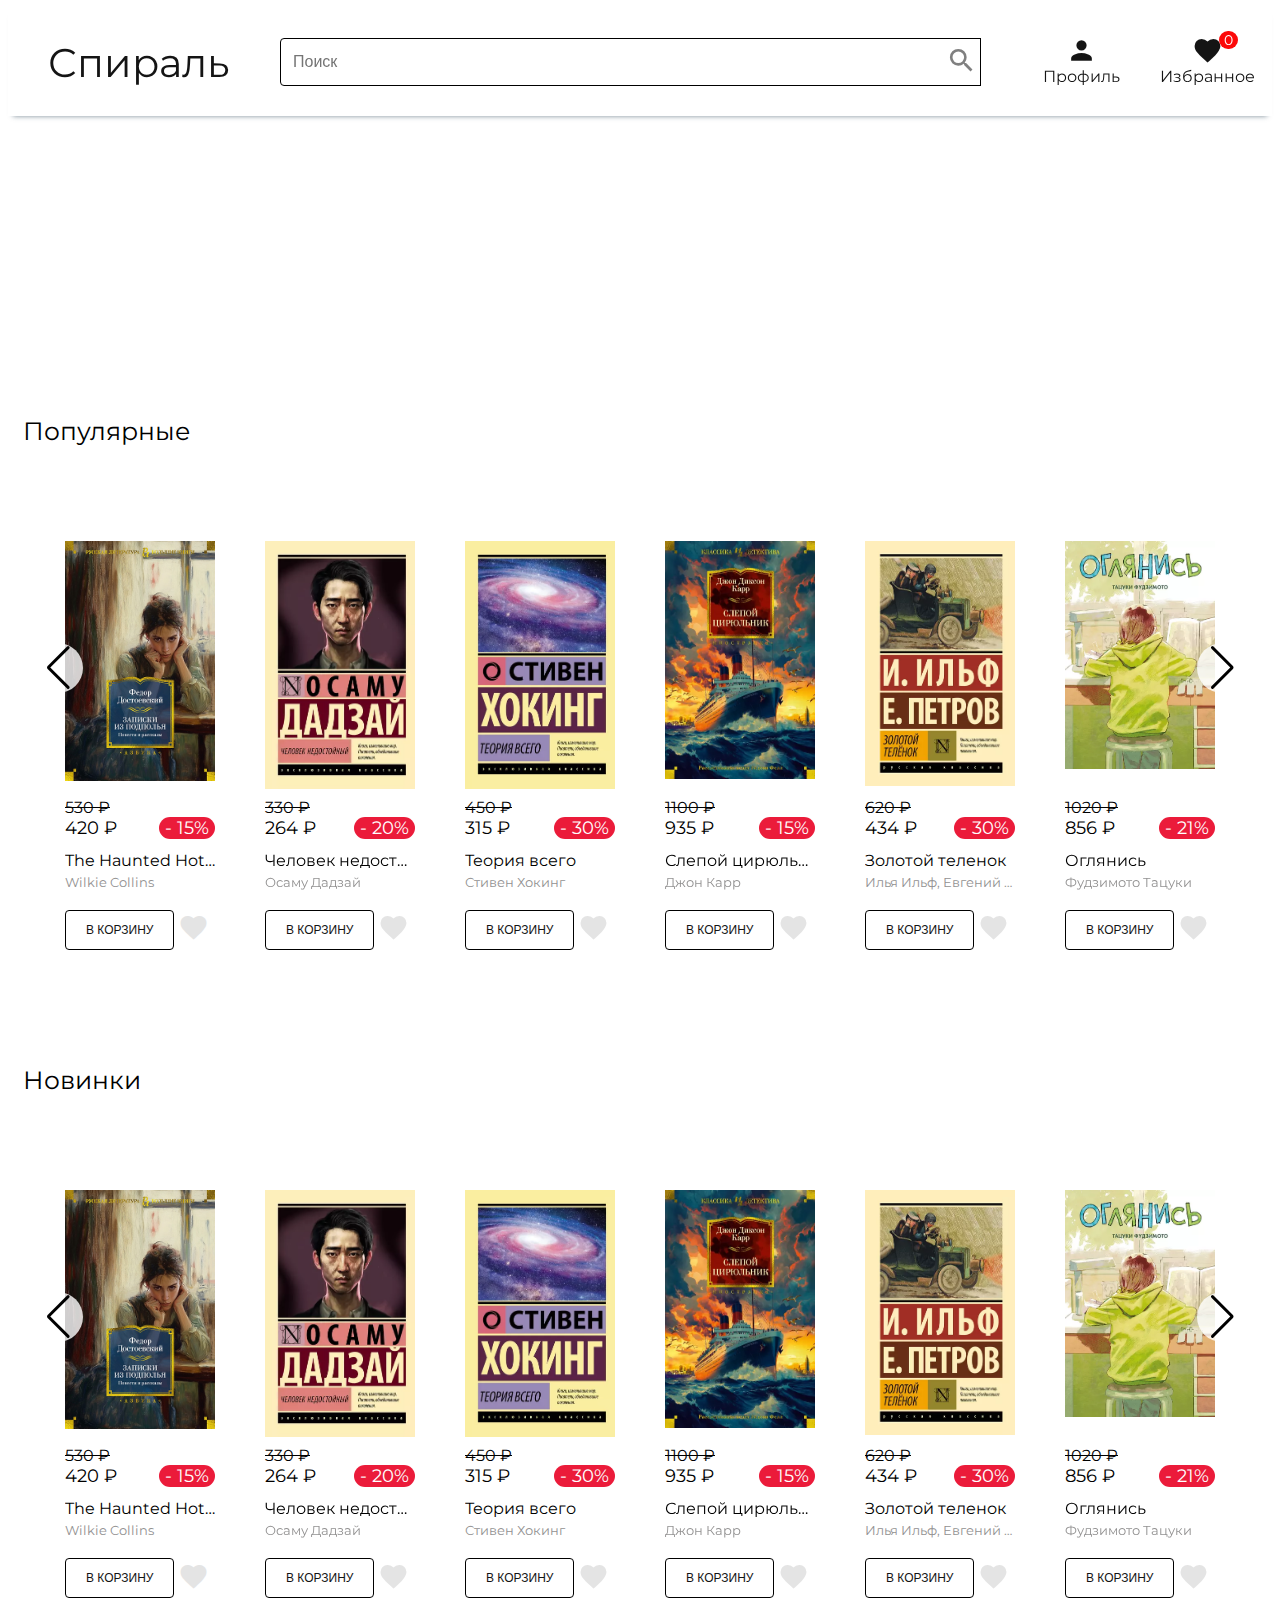
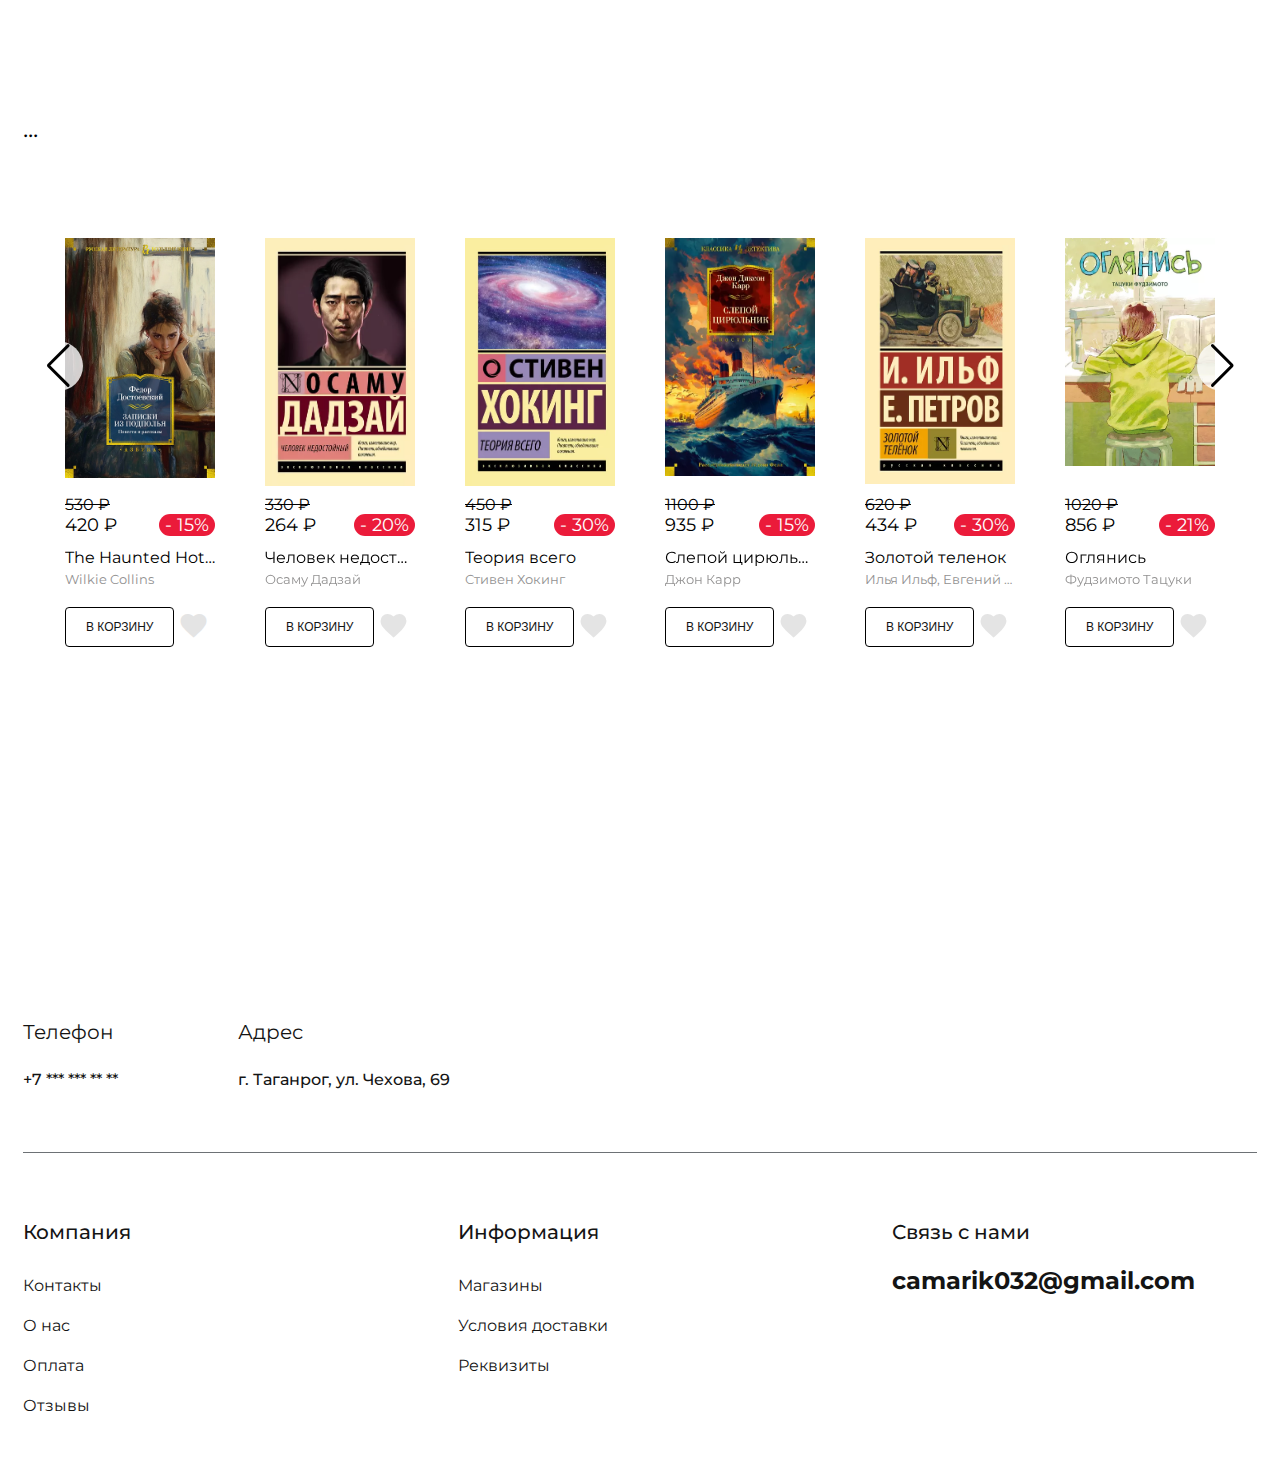
==== index.html @ 3d10011d "js folders" ====
<!DOCTYPE html>
<html lang="ru">
<head>
  <meta charset="UTF-8">
  <meta name="viewport" content="width=device-width, initial-scale=1.0">
  <title>Спираль</title>
  <link rel="preconnect" href="https://fonts.googleapis.com">
  <link rel="preconnect" href="https://fonts.gstatic.com" crossorigin>
  <link href="https://fonts.googleapis.com/css2?family=Montserrat:ital,wght@0,100..900;1,100..900&display=swap" rel="stylesheet">
  <link href="https://fonts.googleapis.com/icon?family=Material+Icons"
      rel="stylesheet">
  <link rel="stylesheet" href="css/swiper-bundle.css">
  <link rel="stylesheet" href="css/main.css">
</head>
<body>
  <header class="header">
    <div class="header-container">
      <div class="logo-cnt">
        <a href="#" class="logo">Спираль</a>
      </div>
      <div class="header-middle">
        <div class="search-bar_container">
          <input class="search-bar" type="text" placeholder="Поиск">
        </div>
        <div class="search-btn_container">
          <button class="search-btn">
            <span class="material-icons search-icon">search</span>
          </button>
        </div>
      </div>
      <nav class="nav">
        <ul class="nav_list list-reset">
          <li class="nav-item">
            <a href="#" class="nav-link">
              <i class="material-icons">person</i>
              <span class="nav-link_title">Профиль</span>
            </a>
          </li>
          <li class="nav-item">
            <a href="#" class="nav-link">
              <i class="material-icons favs-icon">favorite</i>
              <span class="nav-link_title">Избранное</span>
              <div class="favs_quantity js-favs-quantity">0</div>
            </a>
          </li>
          <li class="nav-item">
            <a href="cart.html" class="nav-link">
              <i class="material-icons">shopping_cart</i>
              <span class="nav-link_title">Корзина</span>
              <div class="cart_quantity js-cart-quantity">0</div>
            </a>
          </li>
        </ul>
      </nav>
    </div>
  </header>
  
  <main>
    <div class="container ">
      <section class="products">
       
       <div class="swiper-container" data-id = "1">
        <div class="product-category">Популярные</div>
        <div class="swiper-wrapper">
          <div class="swiper-slide">
            <div class="product-grid js-products-grid">
             
            </div>
          </div> 
          <div class="swiper-slide">
            <div class="product-grid js-products-grid">
             
            </div>
          </div> 
          <div class="swiper-slide">
            <div class="product-grid js-products-grid">
             
            </div>
          </div>
       </div>
       <div class="swiper-button-next swiper-button-next-1"></div>
       <div class="swiper-button-prev swiper-button-prev-1"></div>
       </div>

       <div class="swiper-container" data-id = "2">
        <div class="product-category">Новинки</div>
        <div class="swiper-wrapper">
          <div class="swiper-slide">
            <div class="product-grid js-products-grid">
             
            </div>
          </div> 
          <div class="swiper-slide">
            <div class="product-grid js-products-grid">
             
            </div>
          </div> 
          <div class="swiper-slide">
            <div class="product-grid js-products-grid">
             
            </div>
          </div>
       </div>
       <div class="swiper-button-next swiper-button-next-2"></div>
       <div class="swiper-button-prev swiper-button-prev-2"></div>
       </div>
   

    <div class="swiper-container" data-id = "3">
      <div class="product-category">...</div>
      <div class="swiper-wrapper">
        <div class="swiper-slide">
          <div class="product-grid js-products-grid">
           
          </div>
        </div> 
        <div class="swiper-slide">
        <div class="product-grid js-products-grid">
           
          </div>
        </div> 
        <div class="swiper-slide">
          <div class="product-grid js-products-grid">
           
          </div>
        </div>
     </div>
     <div class="swiper-button-next swiper-button-next-3"></div>
     <div class="swiper-button-prev swiper-button-prev-3"></div>
     </div>
  </div>
      </section>
  </main>
  <footer class="footer">
    <div class="container">
      <div class="footer-top">
        <div class="footer-contacts-item">
          <span class="footer-contacts-text">Телефон</span>
          <a href="tel:+89586222182" class="footer-contacts-link"
            >+7 *** *** ** **</a
          >
        </div>
        <div class="footer-contacts-item">
          <span class="footer-contacts-text">Адрес</span>
          <a href="tel:+89586222182" class="footer-contacts-link"
            >г. Таганрог, ул. Чехова, 69</a
          >
        </div>
      </div>
      <div class="footer-middle">
        <div class="footer-column">
          <h3 class="footer-title">Компания</h3>
          <ul class="footer-list list-reset">
            <li class="footer-item">
              <a href="#" class="footer-link">Контакты</a>
            </li>
            <li class="footer-item">
              <a href="#" class="footer-link">О нас</a>
            </li>
            <li class="footer-item">
              <a href="#" class="footer-link">Оплата</a>
            </li>
            <li class="footer-item">
              <a href="#" class="footer-link">Отзывы</a>
            </li>
          </ul>
        </div>
        <div class="footer-column">
          <h3 class="footer-title">Информация</h3>
          <ul class="footer-list list-reset">
            <li class="footer-item">
              <a href="#" class="footer-link">Магазины</a>
            </li>
            <li class="footer-item">
              <a href="#" class="footer-link">Условия доставки</a>
            </li>
            <li class="footer-item">
              <a href="#" class="footer-link">Реквизиты</a>
            </li>
            
          </ul>
        </div>
        <div class="footer-column">
          <h3 class="footer-title">Связь с нами</h3>
          <a href="mailto:camarik032@gmail.com" class="footer-mail"
            >camarik032@gmail.com</a
          >
        </div>
      </div>
      <div class="footer-bottom"></div>
    </div>
  </footer>


  <script src="js/favorite.js"></script>
  <script src="js/cart.js"></script>
  <script src="js/products.js"></script>
  <script src="js/showbooks.js"></script>
  <script src="js/bookshop.js"></script>
  <script src="js/swiper-bundle.js"></script>
  <script src="js/mySwiper.js"></script>
  <script>
  
    
  </script>
</body>
</html>
---- css/main.css ----
:root {
    --header-color: #fff;
    --btn-color:  #fff; 
}

body {
    font-family: Montserrat;
    
}

html {
    font-size: 62.5%;
  }

.list-reset {
    margin: 0;
    padding: 0;
    list-style-type: none;
}  

.container {
    max-width: 1440px;
    margin: 0 auto;
    padding: 0 15px;
}

/* header start */
.header {
    
    
    background-color: var(--header-color);
    margin-bottom: 300px;
    position: sticky;
    top: 0;
    z-index: 100;
    box-shadow: 0px 5px 5px -5px rgba(34, 60, 80, 0.6);
}


.header-container {
   max-width: 1998px;
   padding-left: 40px;
   padding-right: 40px;
   padding-top: 10px;
   padding-bottom: 10px;
   margin: 0 auto;
   display: flex;
   align-items: center;
}





.logo {
    font-size: 4rem;
    text-decoration: none;
    color: #141414;
    margin-right: 50px;
}

/* Поле поиска */
.header-middle {
   display: flex;
   width: 100%;
   margin-right: 30px;
}

.search-bar_container {
    display: flex;
    flex: 1;

}
.search-bar {
    height: 30px;
    width: 0;
    padding: 8px 12px;
    border: 1px solid black;
    border-radius: 4px;
    flex-grow: 1;
    min-width: 650px;
    font-size: 16px;
    outline: none;
    position: relative;
}

.search-btn {
    height: 48px;
    background-color: white;
    border: 1px solid black;
    border-left: none;
    position: relative;
    right: 12px;
}



/* Навигация */
.nav {
    display: flex;
    text-align: center;
}

.nav_list {
    display: flex;
    align-items: center;
    padding: 20px;
    list-style: none;
    
}

.nav-item {
    position: relative;
}
.nav-item:not(:last-child) {
    
    margin-right: 40px;
}

.nav-link {
    text-decoration: none;
    color: #141414;
    font-size: 16px;
}

.material-icons {
    transform: scale(1.3);
    color: #141414;
    cursor: pointer;
    margin-bottom: 5px;
}

.search-icon {
    color: gray;
}

.favs_quantity,
.cart_quantity {
    background-color: rgb(252, 9, 9);
    border-radius: 10px;
    padding: 0px 5px;
    position: absolute;
    
    font-size: 14px;
}

.cart_quantity {
    top: -11px;
    right: 8px;
    color:#fff;
}

.favs_quantity {
    top: -7px;
    right: 17px;
    color:#fff;
}
/* Нижняя часть хедера */
.header-bottom__list {
    display: flex;
    justify-content: center;
    margin: 0;
    padding: 0;
    list-style: none;
}

.header-bottom__item:not(:last-child) {
    margin-right: 40px;
}

.header-bottom__link {
    text-decoration: none;
    color: white;
    font-size: 16px;
    transition: color 0.3s;
}

.header-bottom__link:hover {
    color: #FFD700;
}

/* header end */

/* product start */


.products {
    margin-bottom: 300px;
    position: relative;
}

.product-grid {
    display: grid;
    grid-template-columns: repeat(6, 1fr);
    column-gap: 20px;
    align-items: stretch;
}

.product-card {
    height: 100%;
    max-width: 180px;
    background-color: #fff;
    padding: 15px;
    transition: box-shadow 0.3s;
    box-sizing: border-box; /* Убедимся, что паддинги и границы включены в ширину карточки */
    display: flex;
    flex-direction: column; /* Чтобы содержимое карточки не выходило за пределы */
    justify-content: space-between; /* Размещает элементы равномерно */
    height: auto; /* Пусть карточка растягивается */
}

.product-category {
    margin-bottom: 80px;
    font-size: 2.5rem;
}

.product-card__img-container {
    width: 100%;
    height: auto;
    margin-bottom: 10px;
}

.product-card__img {
    width: 100%;
    height: 100%;
    margin-bottom: 10px;
}



.product-price__old {
    display: block;
    font-size: 1.6rem;
    line-height: 18px;
    text-decoration: line-through;
}

.product-price__new {
    display: flex;
    justify-content: space-between;
    align-items: center;
    font-size: 1.8rem;
    margin-bottom: 12px;
}

.product-price__discount {
    background-color: #eb1b3a;
    color: white;
    align-items: center;
    padding: 0px 6px;
    border-radius: 20px;
}

.product-info__title {
    margin-bottom: 4px;
    font-size: 1.6rem;
    cursor: pointer;
    transition: all 0.3s ease-in-out;
    max-height: 48px; /* Ограничение высоты заголовка */
    overflow: hidden;
    text-overflow: ellipsis; /* Добавляет многоточие, если текст слишком длинный */
    white-space: nowrap; /* Текст в одной строке */
}

.product-info__author {
    margin-bottom: 20px;
    
    color: rgb(146, 145, 145);
    font-size: 1.3rem;
    max-height: 20px; /* Ограничение для автора */
    overflow: hidden;
    text-overflow: ellipsis;
    white-space: nowrap;
}

.product-info__title:hover {
    color: #ff8c00;

}

.product-card__btns {
    display: flex;
    align-items: center;
}

.added-to-cart {
    background-color: #4caf50;
    color: white;
    cursor: not-allowed;
  }
  

.favorite-btn {
    background-color: #ffffff;
    border: none;
    
}

.favorite-icons {
    color: #e4e4e4;
}

.favorite-icons_active {
    color:rgb(250, 161, 176);
}

.buy-btn {
    border: 1px solid black;
    border-radius: 4px;
    padding: 12px 20px;
    background-color: var(--btn-color);
    color: #141414;
    font-size: 1.2rem;
    text-transform: uppercase;
    cursor: pointer;
    transition: color 0.3s ease;
    margin-right: 2px;
}


/* product end */

.swiper-button-prev,
.swiper-button-next {
    color: #000; 
    background: rgba(255, 255, 255, 0.8); 
    border-radius: 50%; 
    width: 50px;
    height: 50px;
    position: absolute; /* Добавляем позиционирование */
    top: 50%; /* По центру по вертикали */
    transform: translateY(-50%); /* Центрируем по вертикали */
}

.swiper-button-prev {
     left: 10px;
}

.swiper-button-next {
    right: 10px; 
}


.swiper-container {
    width: 100%;
    overflow: hidden;
    position: relative;
    margin-bottom: 100px;
}


.swiper-slide {
    display: flex;
    justify-content: center;  
}




/* footer */
.footer {
    padding-top: 50px;
    color: #141414;
    background-color: var(--header-color);
    padding-bottom: 50px;
  }
  
  .footer-top {
    display: flex;
    flex-wrap: wrap;
    padding-bottom: 52px;
    border-bottom: 1px solid #6d7175 ;
  }
  
  .footer-contacts-item {
    margin-right: 120px;
  }
  
  .footer-contacts-text {
    display: block;
    margin-bottom: 8px;
    font-size: 2rem;
    line-height: 40px;
  }
  
  .footer-contacts-link {
    display: inline-block;
    font-weight: 500;
    font-style: normal;
    font-size: 1.6rem;
    line-height: 40px;
    color: #141414;
    text-decoration: none;
  }

  .footer-middle {
    padding-top: 60px;
    display: grid;
    grid-template-columns: 1fr 1fr 1fr;
    column-gap: 70px;  
  }
  
  .footer-title {
    margin: 0;
    font-weight: 500;
    line-height: 38px;
    margin-bottom: 15px;
    font-size: 2rem;
  }
  
  .footer-link {
    display: inline-block;
    font-size: 1.6rem;
    line-height: 40px;
    color: #141414;
    text-decoration: none;
  }
  
  .footer-mail {
    display: inline-block;
    margin-bottom: 24px;
    font-weight: 700;
    color: #141414;
    font-size: 2.4rem;
    text-decoration: none;
  }
  
/* footer */
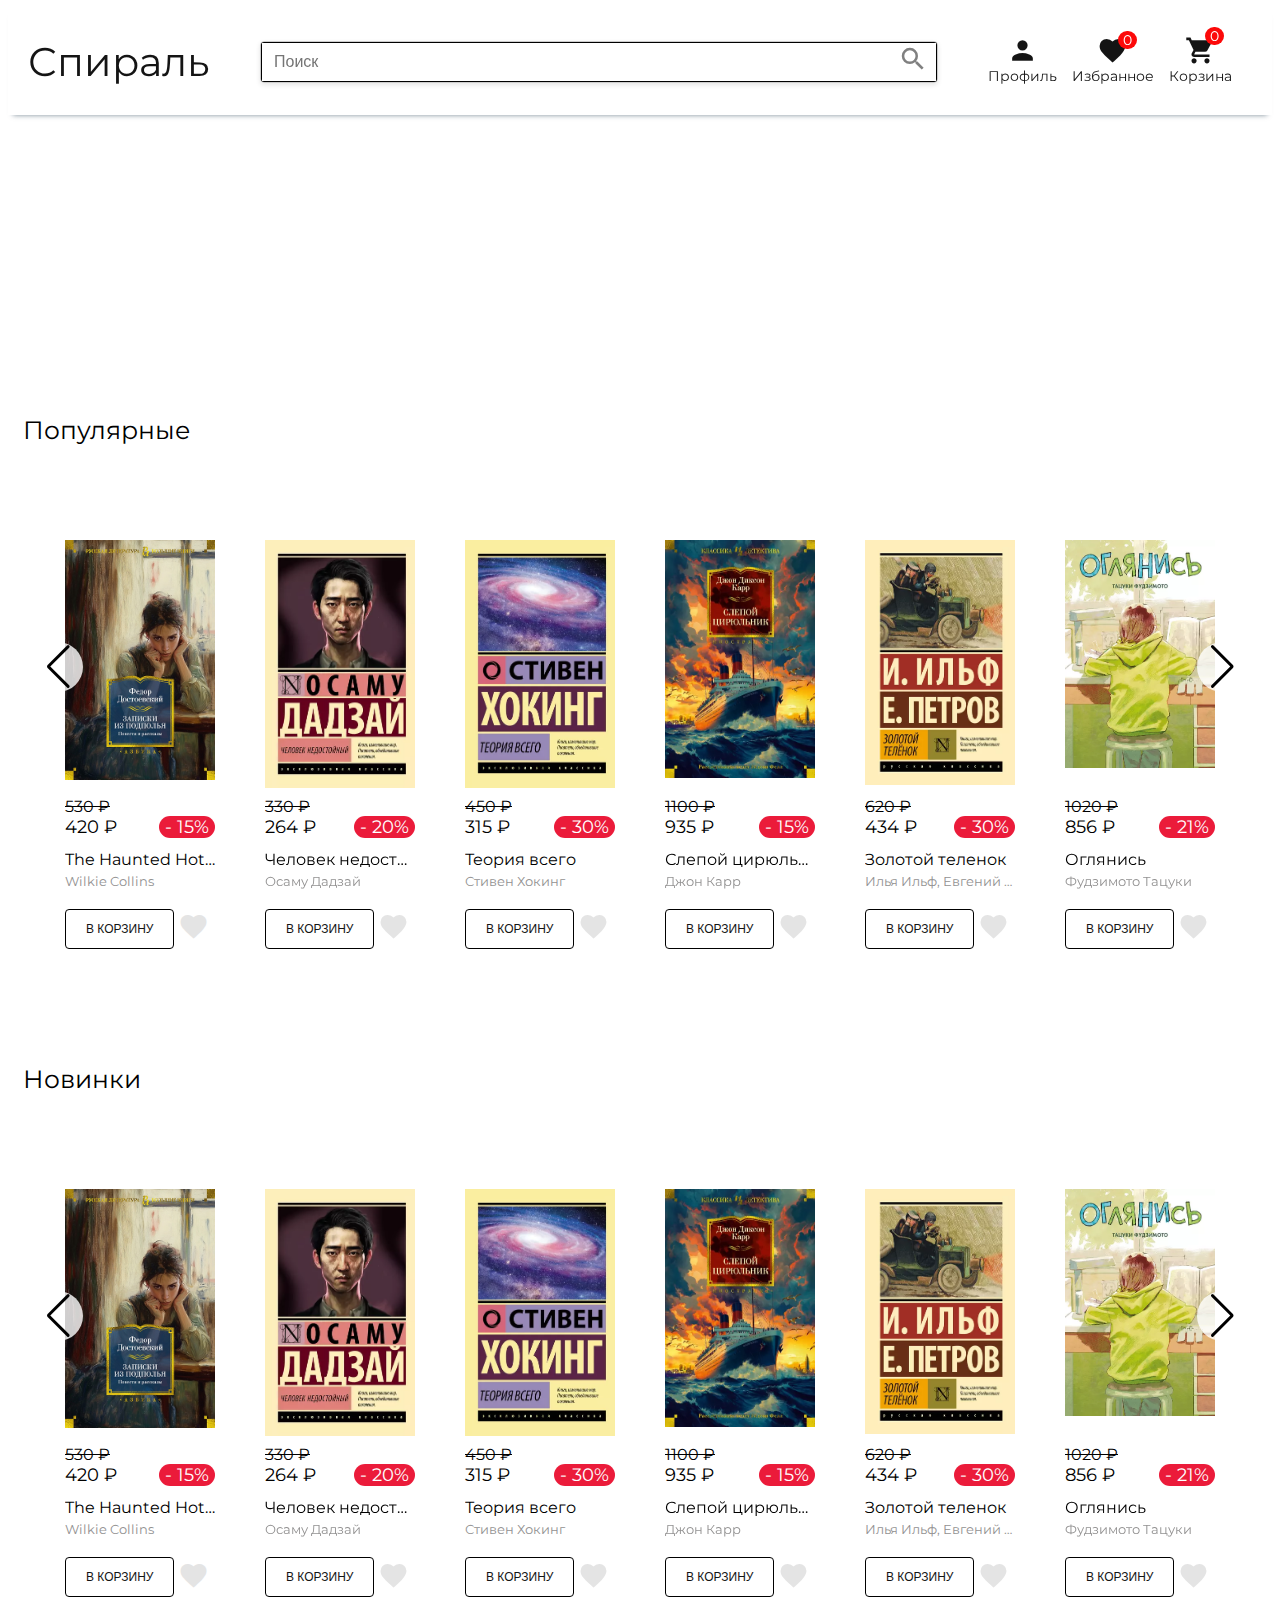
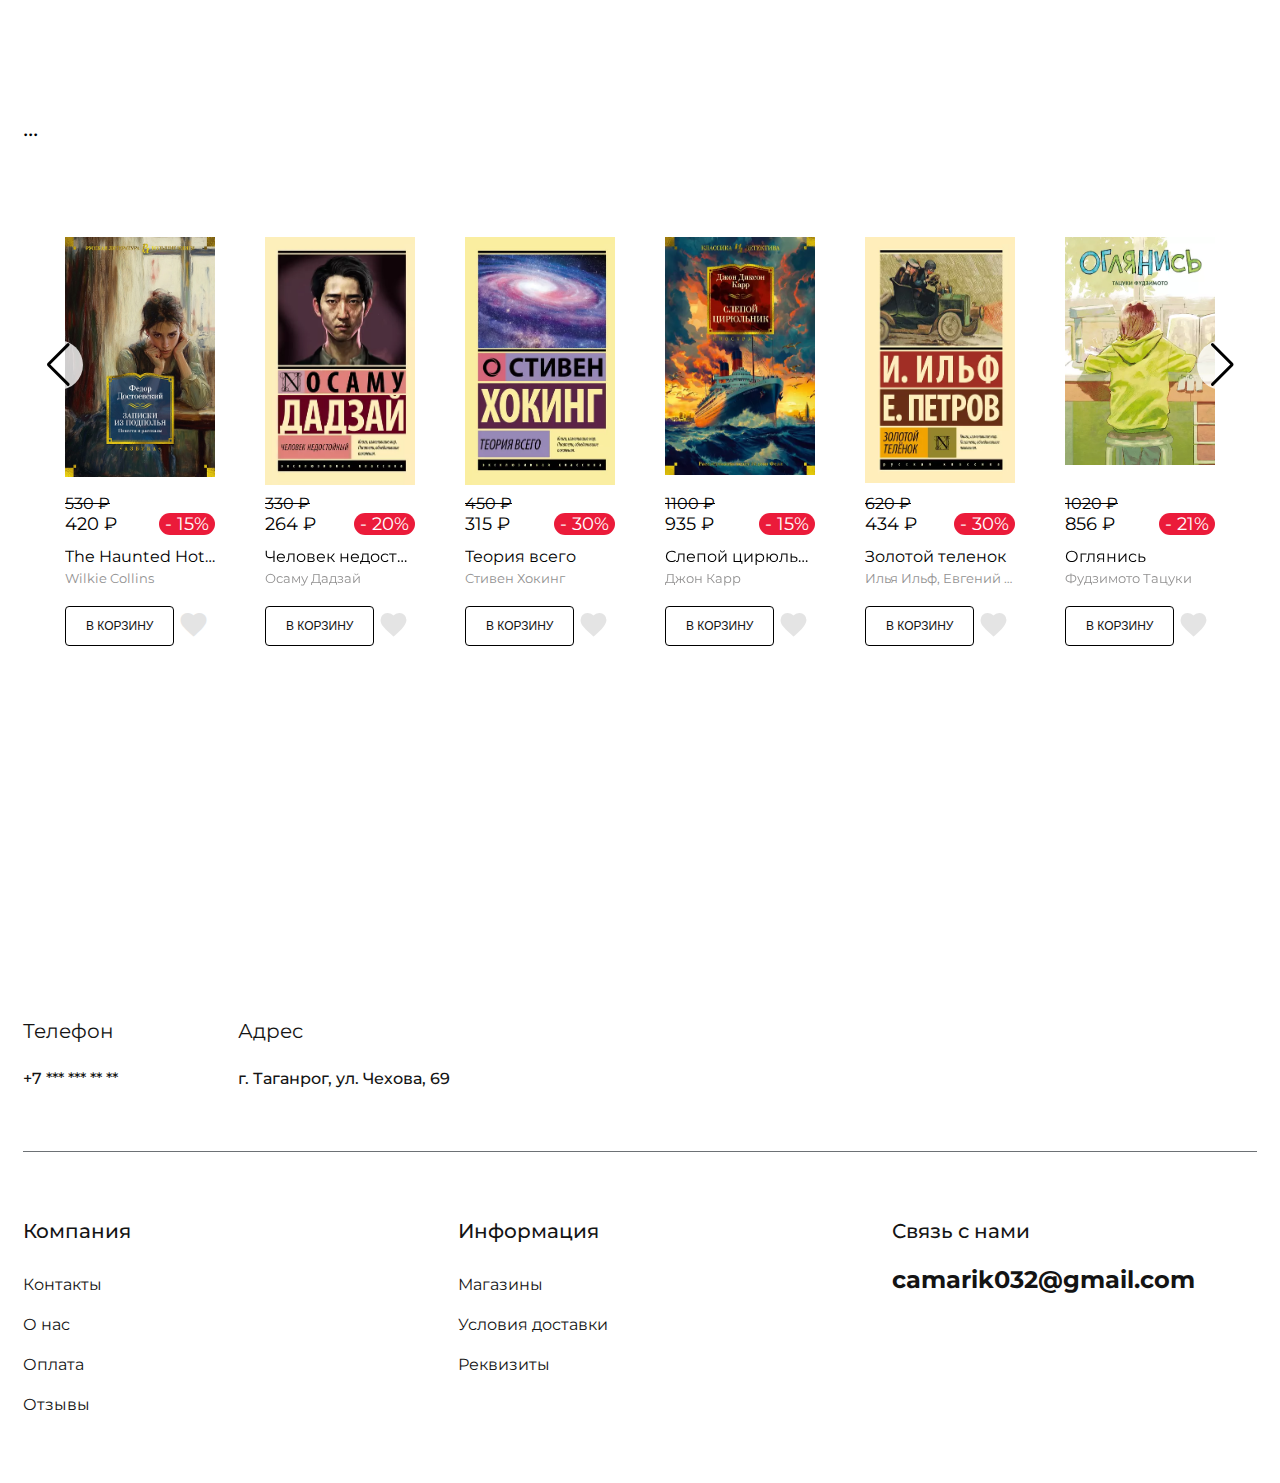
==== commit 633ec853: "адаптив хедера" ====
--- a/index.html
+++ b/index.html
@@ -2,7 +2,7 @@
 <html lang="ru">
 <head>
   <meta charset="UTF-8">
-  <meta name="viewport" content="width=device-width, initial-scale=1.0">
+  <meta name="viewport" content="width=device-width, user-scalable=no, initial-scale=1.0, maximum-scale=1.0, minimum-scale=1.0">
   <title>Спираль</title>
   <link rel="preconnect" href="https://fonts.googleapis.com">
   <link rel="preconnect" href="https://fonts.gstatic.com" crossorigin>
@@ -11,6 +11,7 @@
       rel="stylesheet">
   <link rel="stylesheet" href="css/swiper-bundle.css">
   <link rel="stylesheet" href="css/main.css">
+  <link rel="stylesheet" href="css/responsive.css">
 </head>
 <body>
   <header class="header">
@@ -19,14 +20,15 @@
         <a href="#" class="logo">Спираль</a>
       </div>
       <div class="header-middle">
-        <div class="search-bar_container">
+        <form class="search-bar_container">
           <input class="search-bar" type="text" placeholder="Поиск">
-        </div>
-        <div class="search-btn_container">
-          <button class="search-btn">
+          <button type="submit" class="search-btn">
             <span class="material-icons search-icon">search</span>
           </button>
-        </div>
+        </form>
+        <!--<div class="search-btn_container">
+          
+        </div>-->
       </div>
       <nav class="nav">
         <ul class="nav_list list-reset">
--- a/css/main.css
+++ b/css/main.css
@@ -26,8 +26,6 @@
 
 /* header start */
 .header {
-    
-    
     background-color: var(--header-color);
     margin-bottom: 300px;
     position: sticky;
@@ -39,18 +37,11 @@
 
 .header-container {
    max-width: 1998px;
-   padding-left: 40px;
-   padding-right: 40px;
-   padding-top: 10px;
-   padding-bottom: 10px;
+   padding: 10px 40px;
    margin: 0 auto;
    display: flex;
    align-items: center;
 }
-
-
-
-
 
 .logo {
     font-size: 4rem;
@@ -68,32 +59,35 @@
 
 .search-bar_container {
     display: flex;
+    align-items: center;
+    width: 100%;
+    margin: 0 auto; 
+    border: 1px solid #ccc;
+    border-radius: 4px;
+    overflow: hidden; /* Чтобы границы не выходили за рамки */
+    box-shadow: 0px 2px 5px rgba(0, 0, 0, 0.1);
+
+}
+
+.search-bar {
     flex: 1;
-
-}
-.search-bar {
-    height: 30px;
-    width: 0;
-    padding: 8px 12px;
+    padding: 10px 12px;
     border: 1px solid black;
-    border-radius: 4px;
-    flex-grow: 1;
-    min-width: 650px;
     font-size: 16px;
     outline: none;
-    position: relative;
 }
 
 .search-btn {
-    height: 48px;
     background-color: white;
     border: 1px solid black;
     border-left: none;
-    position: relative;
-    right: 12px;
-}
-
-
+    padding: 5px 12px;
+    margin-left: -2px;
+}
+
+.material-icons.search-icon {
+    font-size: 23px; 
+}
 
 /* Навигация */
 .nav {
@@ -182,7 +176,10 @@
 /* header end */
 
 /* product start */
-
+.product-category {
+    margin-bottom: 80px;
+    font-size: 2.5rem;
+}
 
 .products {
     margin-bottom: 300px;
@@ -209,10 +206,7 @@
     height: auto; /* Пусть карточка растягивается */
 }
 
-.product-category {
-    margin-bottom: 80px;
-    font-size: 2.5rem;
-}
+
 
 .product-card__img-container {
     width: 100%;
@@ -273,10 +267,7 @@
     white-space: nowrap;
 }
 
-.product-info__title:hover {
-    color: #ff8c00;
-
-}
+
 
 .product-card__btns {
     display: flex;
--- a/css/responsive.css
+++ b/css/responsive.css
@@ -0,0 +1,34 @@
+@media (max-width: 1400px) {
+  .nav-item:not(:last-child) { 
+  margin-right: 15px;
+}
+}
+
+@media (max-width: 1300px) {
+
+  .header-container {
+    padding: 10px 20px;
+  }
+  .nav-item:not(:last-child) { 
+  margin-right: 15px;
+}
+
+.nav-link {
+  font-size: 14px;
+}
+
+
+}
+
+@media (max-width: 1000px) {
+  
+}
+
+@media (max-width: 768px) {
+
+ 
+}
+
+@media (max-width: 480px) {
+
+}
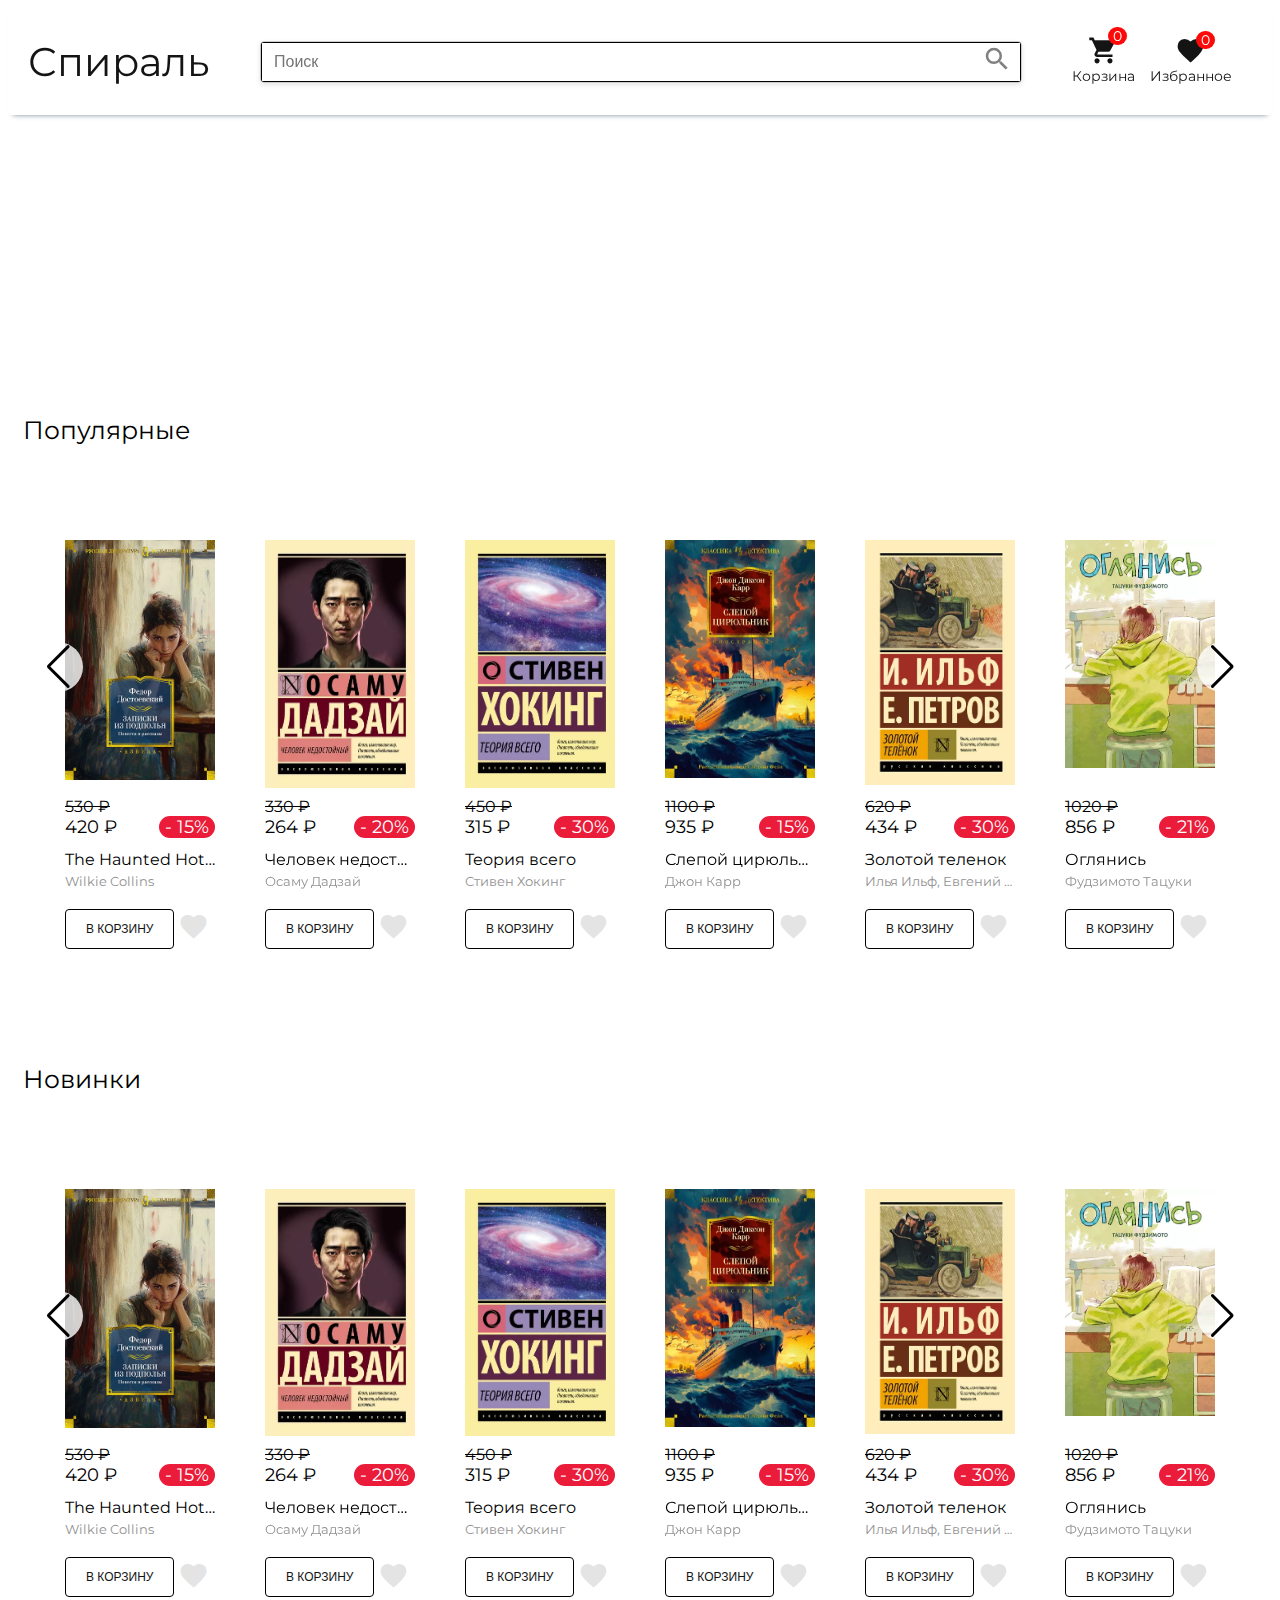
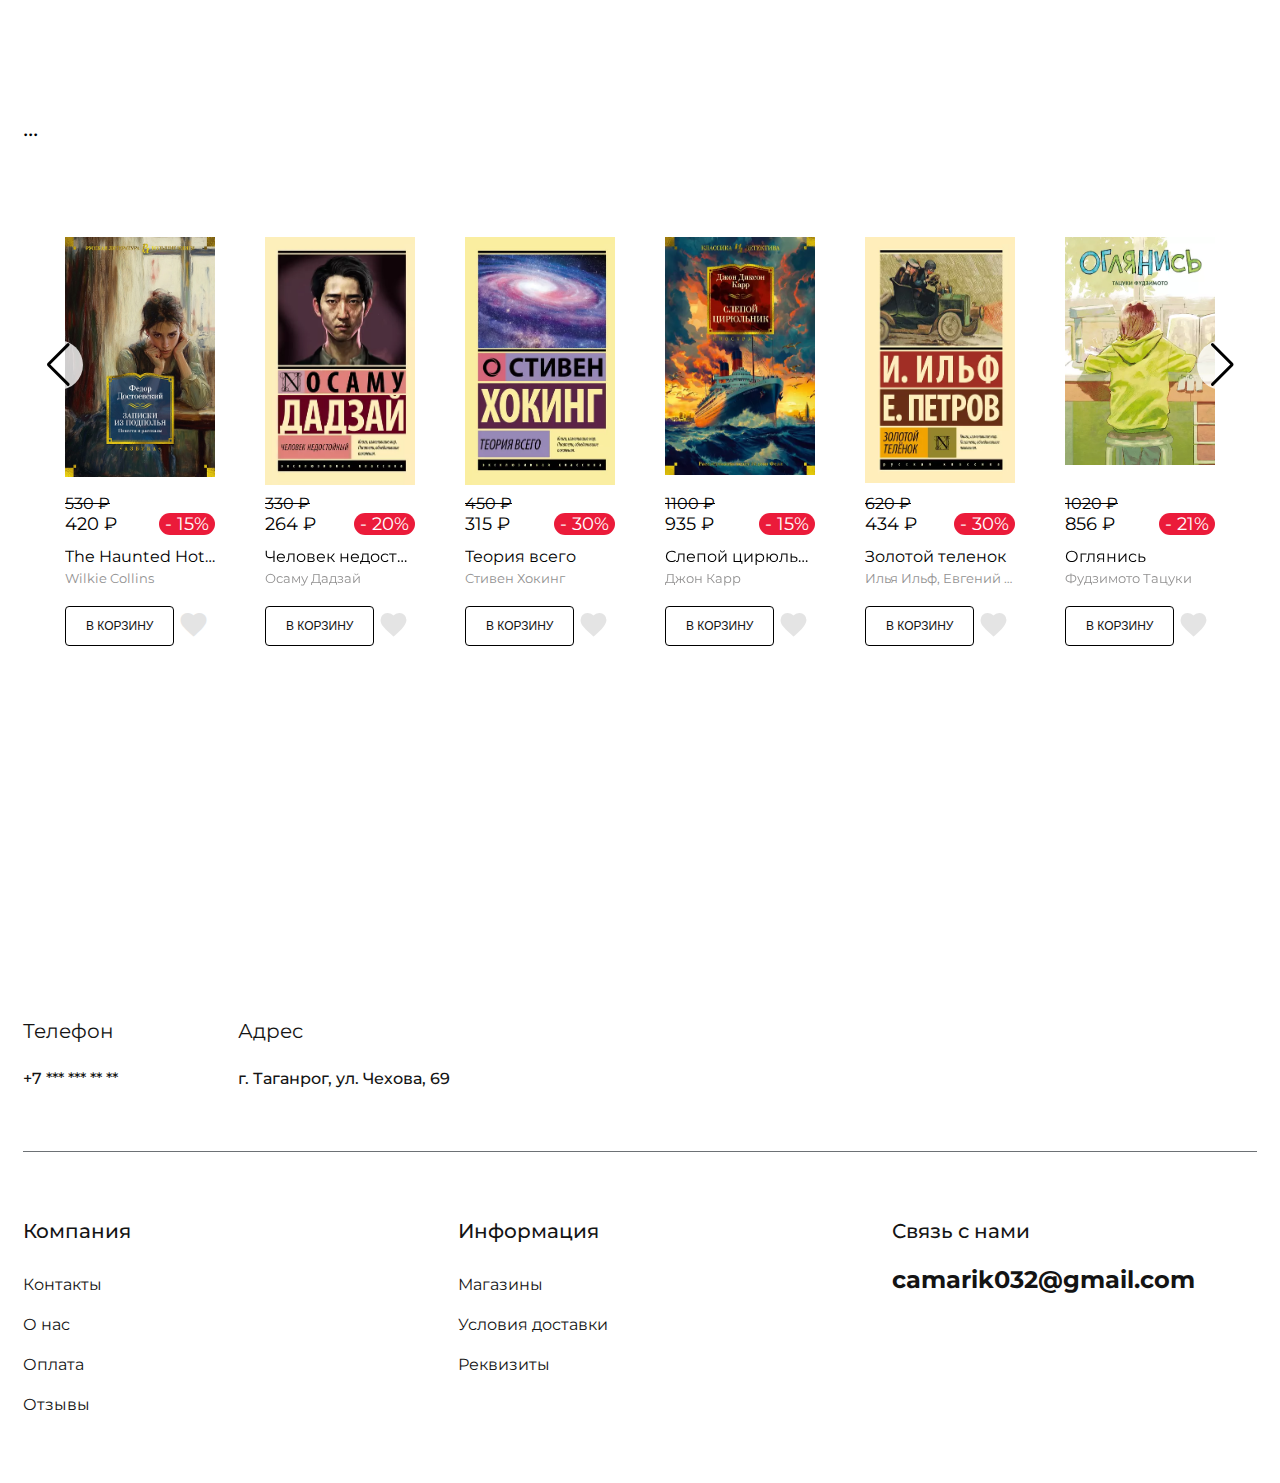
==== commit b64111f3: "...." ====
--- a/index.html
+++ b/index.html
@@ -26,16 +26,19 @@
             <span class="material-icons search-icon">search</span>
           </button>
         </form>
-        <!--<div class="search-btn_container">
-          
-        </div>-->
-      </div>
+      </div>
+      <button class="burger-menu" aria-label="Открыть меню">
+        <span></span>
+        <span></span>
+        <span></span>
+    </button>
       <nav class="nav">
         <ul class="nav_list list-reset">
           <li class="nav-item">
-            <a href="#" class="nav-link">
-              <i class="material-icons">person</i>
-              <span class="nav-link_title">Профиль</span>
+            <a href="cart.html" class="nav-link">
+              <i class="material-icons">shopping_cart</i>
+              <span class="nav-link_title">Корзина</span>
+              <div class="cart_quantity js-cart-quantity">0</div>
             </a>
           </li>
           <li class="nav-item">
@@ -43,13 +46,6 @@
               <i class="material-icons favs-icon">favorite</i>
               <span class="nav-link_title">Избранное</span>
               <div class="favs_quantity js-favs-quantity">0</div>
-            </a>
-          </li>
-          <li class="nav-item">
-            <a href="cart.html" class="nav-link">
-              <i class="material-icons">shopping_cart</i>
-              <span class="nav-link_title">Корзина</span>
-              <div class="cart_quantity js-cart-quantity">0</div>
             </a>
           </li>
         </ul>
@@ -195,6 +191,7 @@
 
 
   <script src="js/favorite.js"></script>
+  <script src="js/burger.js"></script>
   <script src="js/cart.js"></script>
   <script src="js/products.js"></script>
   <script src="js/showbooks.js"></script>
--- a/css/main.css
+++ b/css/main.css
@@ -174,6 +174,29 @@
 }
 
 /* header end */
+
+/* Общий стиль бургер-меню */
+.burger-menu {
+    display: none;
+    flex-direction: column;
+    justify-content: space-between;
+    width: 30px;
+    height: 24px;
+    background: none;
+    border: none;
+    cursor: pointer;
+    padding: 0;
+    z-index: 110; /* Чтобы меню было поверх других элементов */
+}
+
+.burger-menu span {
+    display: block;
+    height: 3px;
+    width: 30px;
+    background-color: #141414;
+    border-radius: 2px;
+    transition: transform 0.3s, opacity 0.3s;
+}
 
 /* product start */
 .product-category {
--- a/css/responsive.css
+++ b/css/responsive.css
@@ -25,8 +25,85 @@
 }
 
 @media (max-width: 768px) {
+  .burger-menu {
+    display: flex;
+}
 
- 
+/* Навигация (по умолчанию скрыта) */
+.nav {
+  display: flex;
+  flex-direction: column; /* Меню станет вертикальным */
+  justify-content: center;
+  align-items: center;
+  position: fixed; /* Фиксируем меню на весь экран */
+  top: 0;
+  left: 0;
+  width: 100%;
+  height: 100%; /* Занимает всю высоту экрана */
+  background-color: rgba(255, 255, 255, 0.95); /* Полупрозрачный белый фон */
+  transform: translateY(-100%); /* Прячем меню за пределы экрана */
+  transition: transform 0.3s ease-in-out; /* Анимация открытия */
+  z-index: 100; /* Поверх других элементов */
+  overflow-y: auto; /* Если много элементов, добавляется прокрутка */
+}
+
+/* Когда меню открыто */
+.nav.open {
+  transform: translateY(0); /* Показываем меню */
+}
+
+/* Стили для ссылок в меню */
+.nav_list {
+  display: flex;
+  flex-direction: column; /* Вертикальный список */
+  gap: 50px; /* Расстояние между ссылками */
+  list-style: none;
+  margin: 0;
+  padding: 0;
+}
+
+.nav_item {
+  margin: 0;
+}
+
+.material-icons {
+  margin-right: 5px;
+}
+
+.nav-link_title {
+  font-size: 40px; /* Увеличиваем размер текста */
+  color: #141414;
+  text-decoration: none;
+  font-weight: bold;
+  transition: color 0.3s ease;
+}
+
+.n:hover {
+  color: #FFD700; /* Золотистый цвет при наведении */
+}
+
+/* Анимация для кнопки бургер */
+.burger-menu.active span:nth-child(1) {
+  transform: translateY(10px) rotate(45deg);
+}
+
+.burger-menu.active span:nth-child(2) {
+  opacity: 0;
+}
+
+.burger-menu.active span:nth-child(3) {
+  transform: translateY(-10px) rotate(-45deg);
+}
+
+.cart_quantity {
+  top: -11px;
+  right: 8px;
+}
+
+.favs_quantity {
+  top: -7px;
+  right: 17px;
+}
 }
 
 @media (max-width: 480px) {
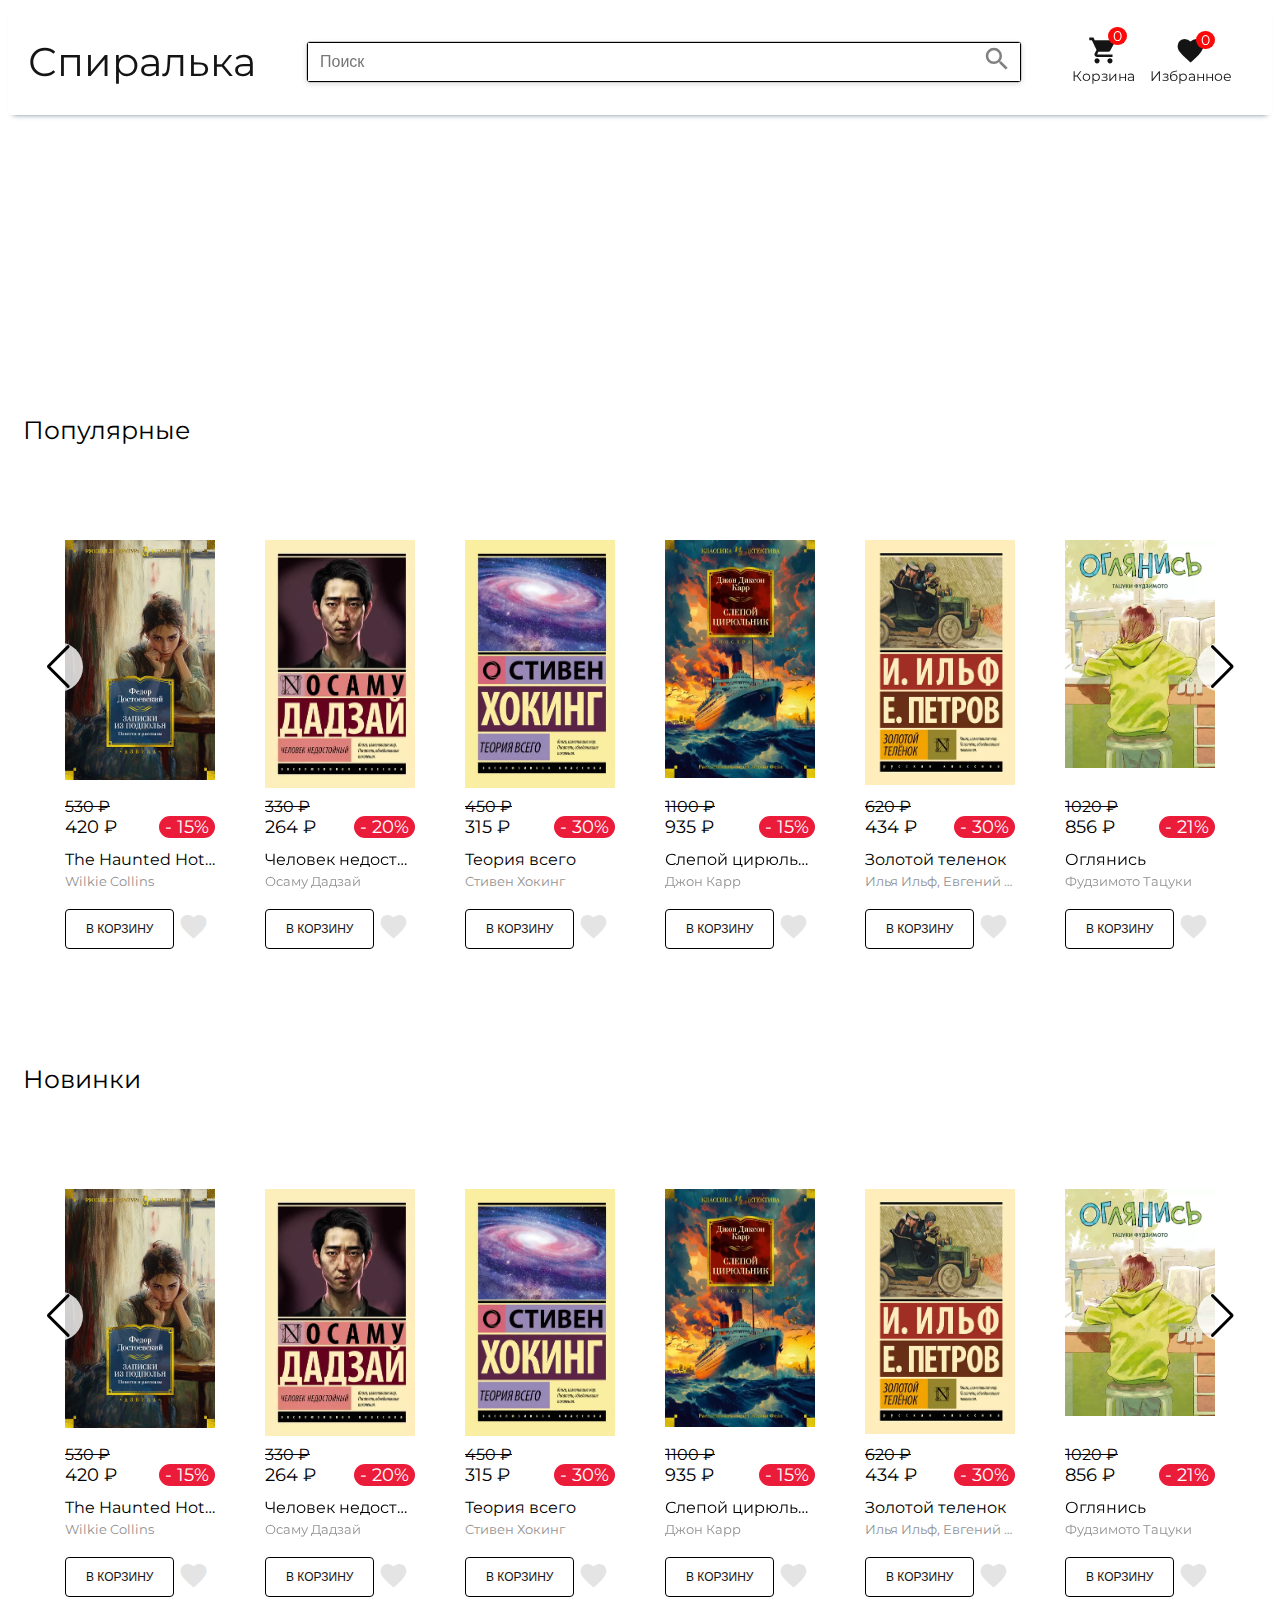
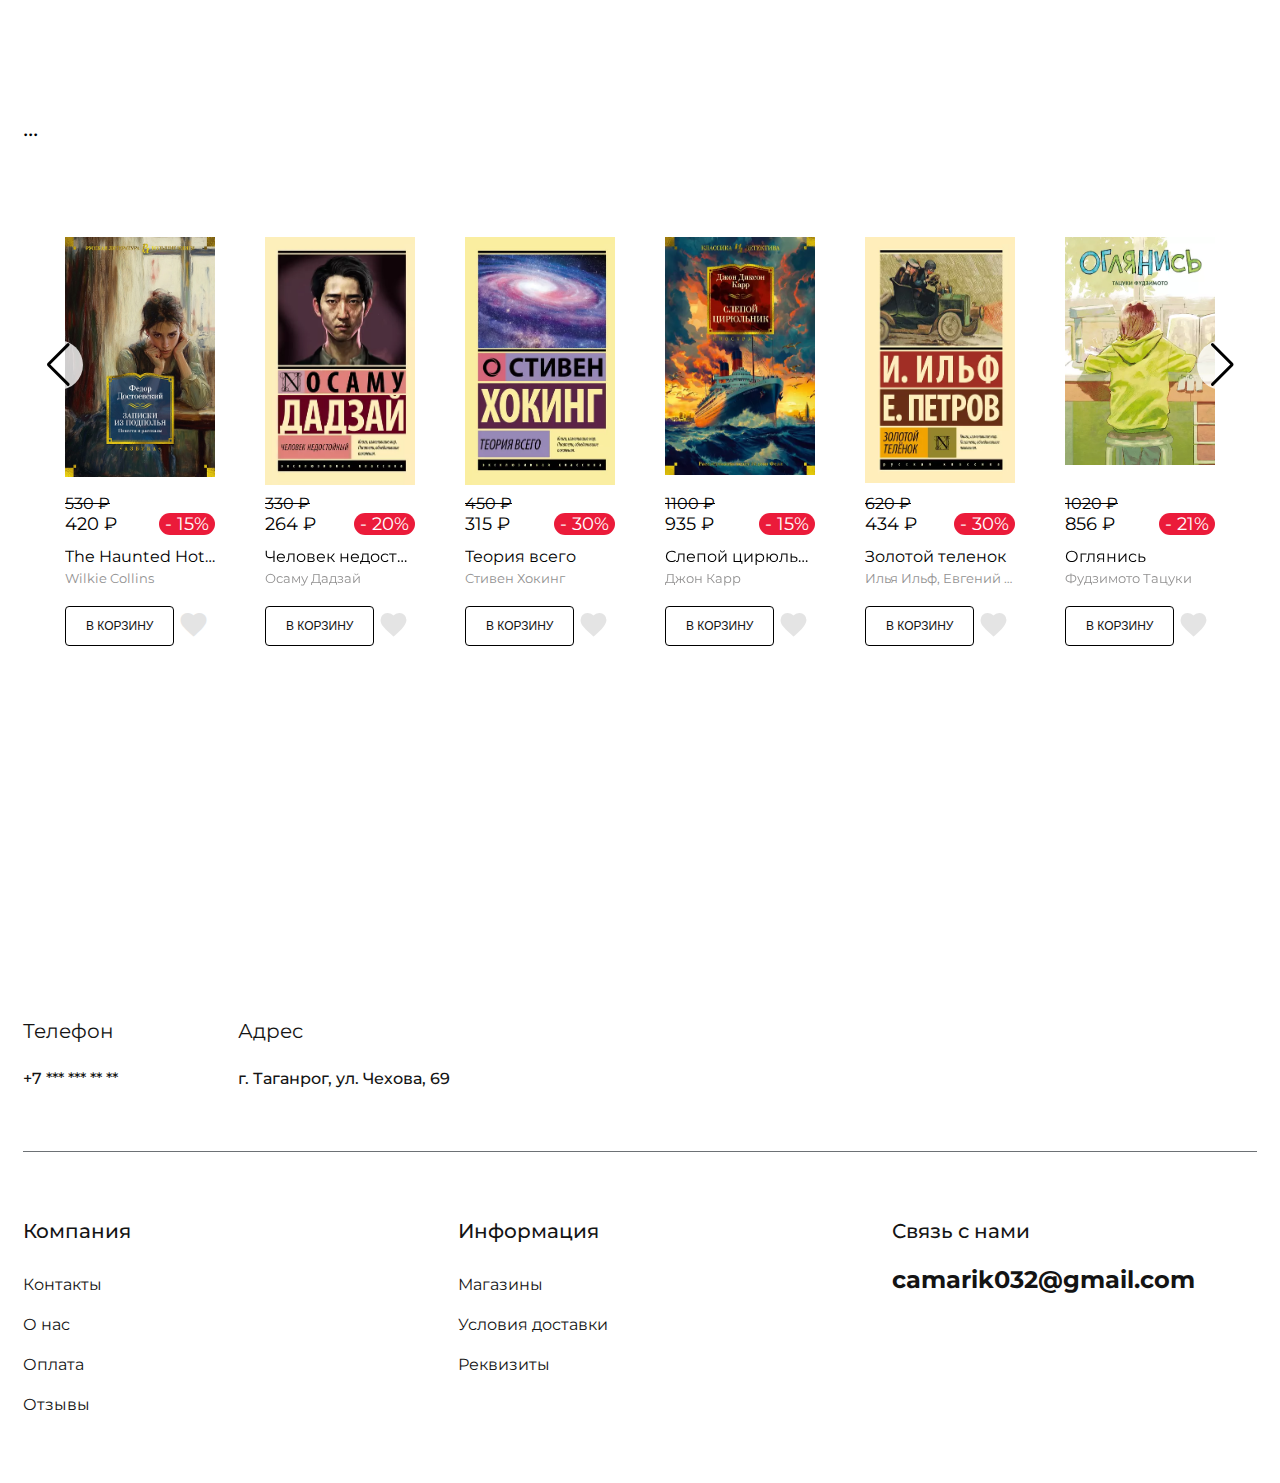
==== commit a3de320d: "lol" ====
--- a/index.html
+++ b/index.html
@@ -17,7 +17,7 @@
   <header class="header">
     <div class="header-container">
       <div class="logo-cnt">
-        <a href="#" class="logo">Спираль</a>
+        <a href="#" class="logo">Спиралька</a>
       </div>
       <div class="header-middle">
         <form class="search-bar_container">
--- a/css/responsive.css
+++ b/css/responsive.css
@@ -22,6 +22,116 @@
 
 @media (max-width: 1000px) {
   
+}
+
+@media (max-width: 1000px) {
+  .header-container {
+    flex-wrap: wrap; /* Элементы обтекают друг друга */
+    align-items: center; /* Выровнять элементы по центру */
+  }
+
+  .logo-cnt {
+    flex: 1; /* Логотип занимает доступное место */
+    text-align: left;
+  }
+
+  .nav {
+    flex: 1; /* Навигация занимает оставшееся место */
+    text-align: right;
+  }
+
+  .header-middle {
+    order: 3; /* Переместить блок с поиском вниз */
+    width: 100%; /* Растянуть на всю ширину */
+    margin-top: 16px; /* Добавить отступ сверху */
+  }
+
+  .logo {
+    font-size: 7rem;
+    margin-right: 0px;
+}
+
+  .nav-link_title {
+    display: none;
+  }
+  /* .burger-menu {
+    display: flex;
+}
+
+
+.nav {
+  display: flex;
+  flex-direction: column; 
+  justify-content: center;
+  align-items: center;
+  position: fixed; 
+  top: 0;
+  left: 0;
+  width: 100%;
+  height: auto;
+  background-color: rgba(255, 255, 255, 0.95); 
+  transform: translateY(-100%); 
+  transition: transform 0.3s ease-in-out; 
+  z-index: 100; 
+  overflow-y: auto; 
+}
+
+
+.nav.open {
+  transform: translateY(0); 
+}
+
+
+.nav_list {
+  display: flex;
+  flex-direction: column; 
+  gap: 50px; 
+  list-style: none;
+  margin: 0;
+  padding: 0;
+}
+
+.nav_item {
+  margin: 0;
+}
+
+.material-icons {
+  margin-right: 5px;
+}
+
+.nav-link_title {
+  font-size: 40px; 
+  color: #141414;
+  text-decoration: none;
+  font-weight: bold;
+  transition: color 0.3s ease;
+}
+
+.n:hover {
+  color: #FFD700; 
+
+
+.burger-menu.active span:nth-child(1) {
+  transform: translateY(10px) rotate(45deg);
+}
+
+.burger-menu.active span:nth-child(2) {
+  opacity: 0;
+}
+
+.burger-menu.active span:nth-child(3) {
+  transform: translateY(-10px) rotate(-45deg);
+}
+
+.cart_quantity {
+  top: -11px;
+  right: 8px;
+}
+
+.favs_quantity {
+  top: -7px;
+  right: 17px;
+} */
 }
 
 @media (max-width: 768px) {
@@ -38,13 +148,10 @@
   position: fixed; /* Фиксируем меню на весь экран */
   top: 0;
   left: 0;
-  width: 100%;
-  height: 100%; /* Занимает всю высоту экрана */
-  background-color: rgba(255, 255, 255, 0.95); /* Полупрозрачный белый фон */
+  background-color: white; /* Полупрозрачный белый фон */
   transform: translateY(-100%); /* Прячем меню за пределы экрана */
   transition: transform 0.3s ease-in-out; /* Анимация открытия */
   z-index: 100; /* Поверх других элементов */
-  overflow-y: auto; /* Если много элементов, добавляется прокрутка */
 }
 
 /* Когда меню открыто */
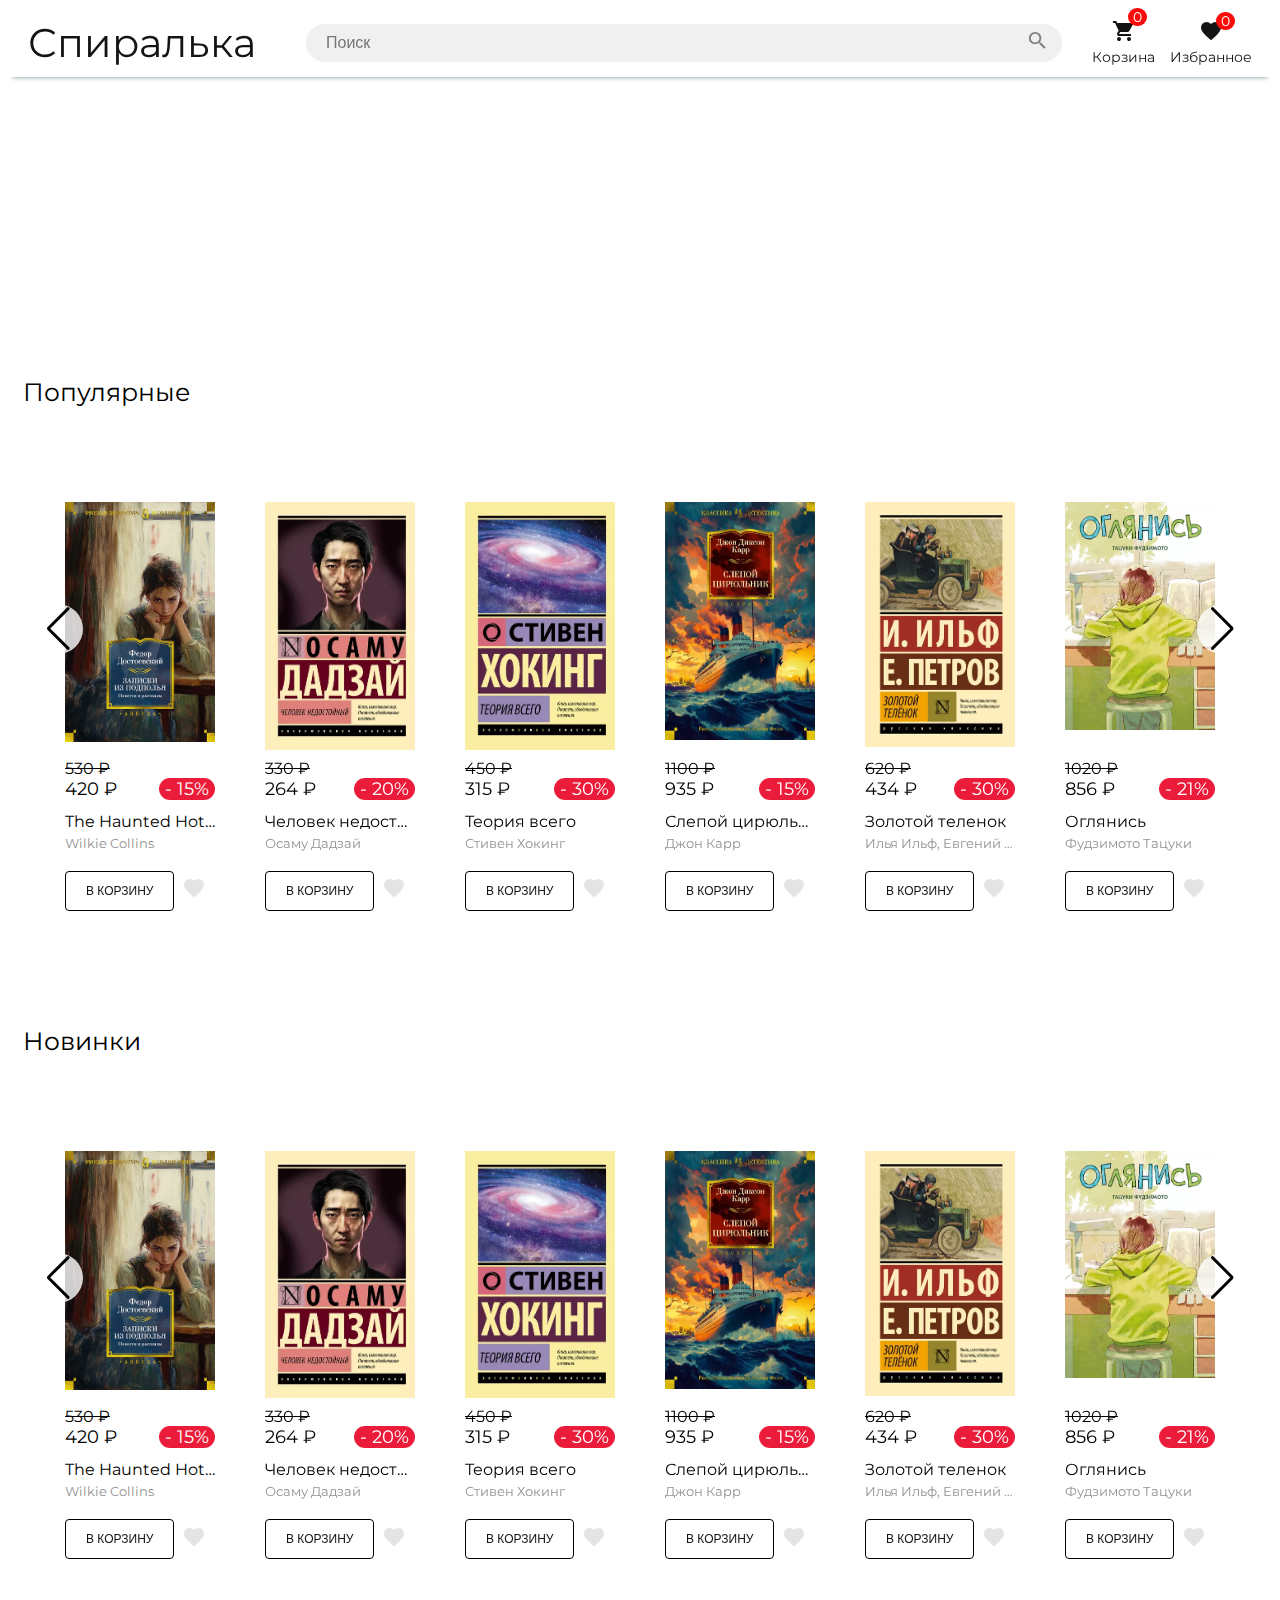
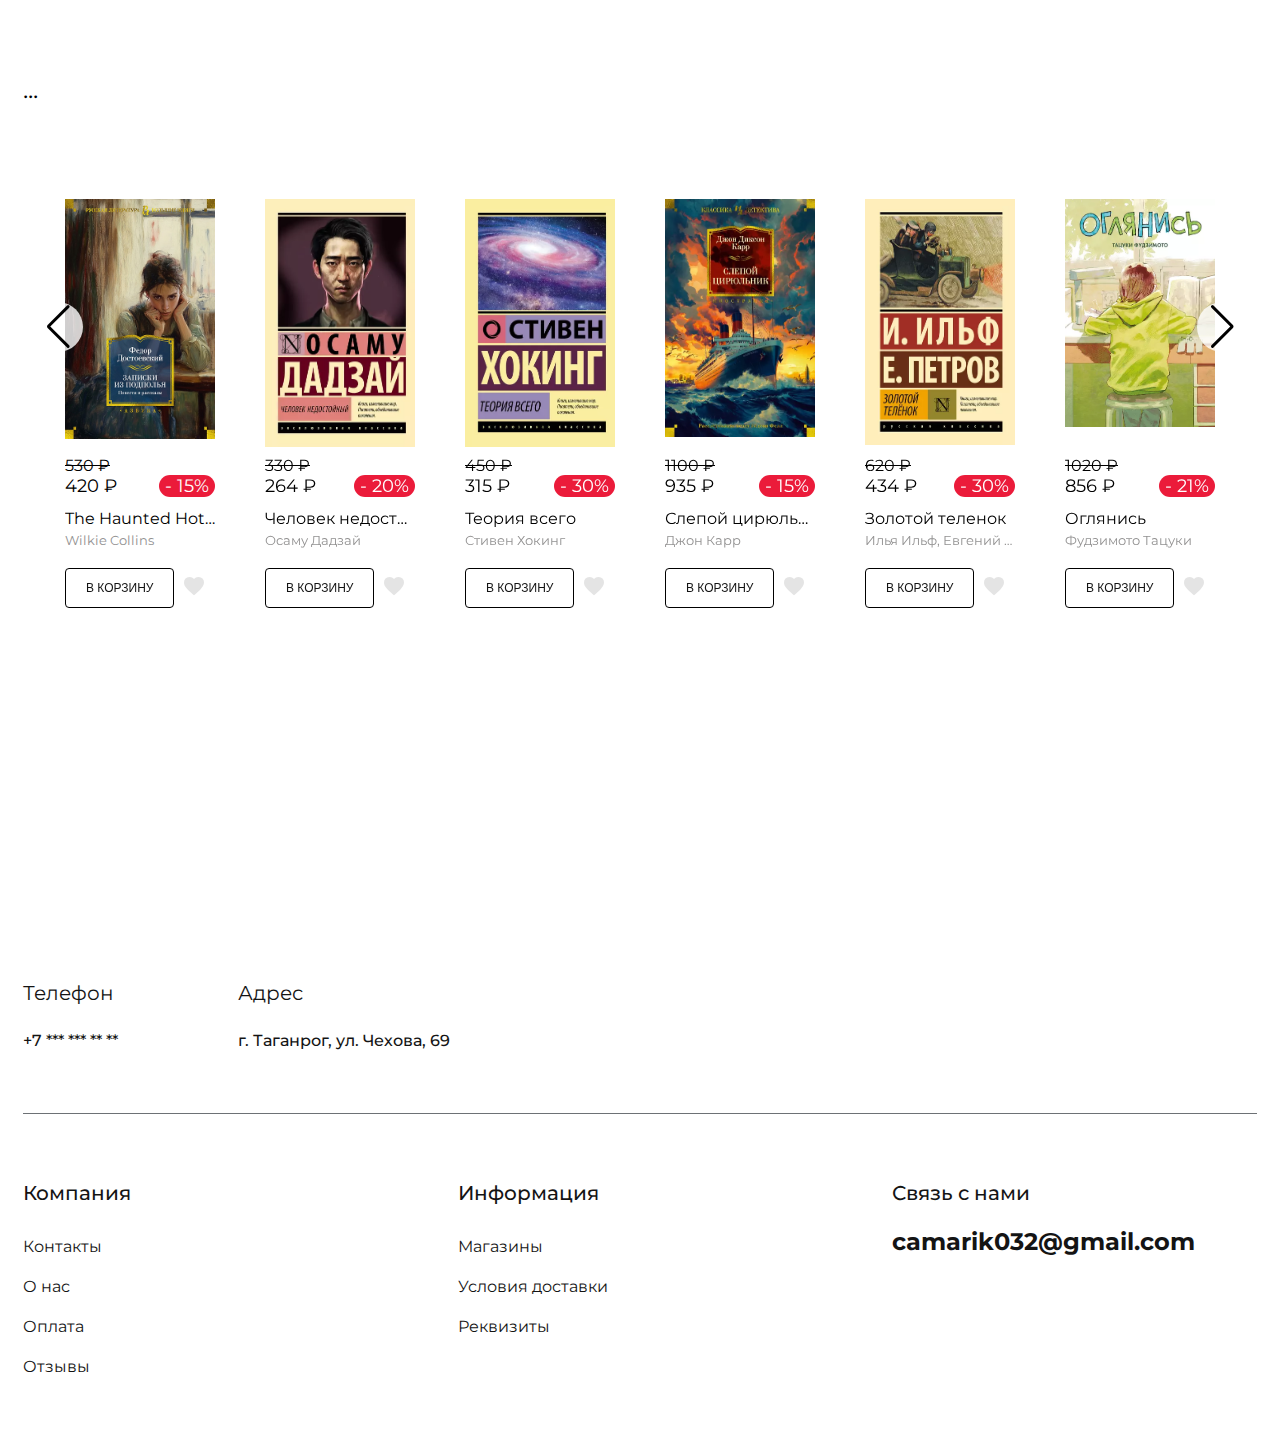
==== commit ea9c5409: "адаптив хедера" ====
--- a/index.html
+++ b/index.html
@@ -22,9 +22,9 @@
       <div class="header-middle">
         <form class="search-bar_container">
           <input class="search-bar" type="text" placeholder="Поиск">
-          <button type="submit" class="search-btn">
-            <span class="material-icons search-icon">search</span>
-          </button>
+          <label for="" class="search-box">
+            <i class="material-icons search-icon">search</i>
+          </label>
         </form>
       </div>
       <button class="burger-menu" aria-label="Открыть меню">
--- a/css/main.css
+++ b/css/main.css
@@ -1,3 +1,7 @@
+* {
+    box-sizing: border-box;
+}
+
 :root {
     --header-color: #fff;
     --btn-color:  #fff; 
@@ -17,6 +21,12 @@
     padding: 0;
     list-style-type: none;
 }  
+
+a {
+    list-style: none;
+    margin: 0;
+    padding: 0;
+}
 
 .container {
     max-width: 1440px;
@@ -43,6 +53,9 @@
    align-items: center;
 }
 
+.logo-cnt {
+    padding: 0;
+}
 .logo {
     font-size: 4rem;
     text-decoration: none;
@@ -58,31 +71,34 @@
 }
 
 .search-bar_container {
+    position: relative;
     display: flex;
     align-items: center;
     width: 100%;
-    margin: 0 auto; 
-    border: 1px solid #ccc;
-    border-radius: 4px;
-    overflow: hidden; /* Чтобы границы не выходили за рамки */
-    box-shadow: 0px 2px 5px rgba(0, 0, 0, 0.1);
+    max-height: 50px;
+    overflow: hidden; 
+    border-radius: 20px;
 
 }
 
 .search-bar {
     flex: 1;
     padding: 10px 12px;
-    border: 1px solid black;
     font-size: 16px;
     outline: none;
-}
-
-.search-btn {
-    background-color: white;
-    border: 1px solid black;
-    border-left: none;
-    padding: 5px 12px;
-    margin-left: -2px;
+    border: none;
+    background-color: rgb(240, 240, 240);
+    padding-left: 20px;
+}
+
+.search-box {
+    position: absolute;
+    top: 0;
+    right: 0;
+    width: 50px;
+    height: 100%;
+    text-align: center;
+    line-height: 50px;
 }
 
 .material-icons.search-icon {
@@ -98,7 +114,6 @@
 .nav_list {
     display: flex;
     align-items: center;
-    padding: 20px;
     list-style: none;
     
 }
@@ -107,7 +122,6 @@
     position: relative;
 }
 .nav-item:not(:last-child) {
-    
     margin-right: 40px;
 }
 
@@ -118,7 +132,6 @@
 }
 
 .material-icons {
-    transform: scale(1.3);
     color: #141414;
     cursor: pointer;
     margin-bottom: 5px;
--- a/css/responsive.css
+++ b/css/responsive.css
@@ -20,40 +20,63 @@
 
 }
 
-@media (max-width: 1000px) {
-  
-}
-
-@media (max-width: 1000px) {
+
+
+@media (max-width: 1100px) {
   .header-container {
     flex-wrap: wrap; /* Элементы обтекают друг друга */
     align-items: center; /* Выровнять элементы по центру */
+    margin: 0 auto;
   }
 
   .logo-cnt {
-    flex: 1; /* Логотип занимает доступное место */
+    padding-left: 10px;
     text-align: left;
-  }
-
-  .nav {
-    flex: 1; /* Навигация занимает оставшееся место */
-    text-align: right;
+    margin-right: 550px;
   }
 
   .header-middle {
     order: 3; /* Переместить блок с поиском вниз */
     width: 100%; /* Растянуть на всю ширину */
     margin-top: 16px; /* Добавить отступ сверху */
-  }
-
+    margin-right: 0;
+  }
+
+  .logo-cnt {
+    width: 300px;
+  }
   .logo {
-    font-size: 7rem;
-    margin-right: 0px;
+    font-size: 12rem;
 }
 
   .nav-link_title {
     display: none;
   }
+
+  .material-icons {
+    font-size: 50px;
+}
+
+  .nav-item:not(:last-child) {
+    margin-right: 40px;
+}
+
+.search-bar_container {
+  width: 700px;
+  margin: 0 auto;
+}
+
+.search-bar {
+  font-size: 25px;
+}
+
+.search-box {
+  line-height: 70px;
+}
+
+.material-icons.search-icon {
+  font-size: 30px;
+}
   /* .burger-menu {
     display: flex;
 }
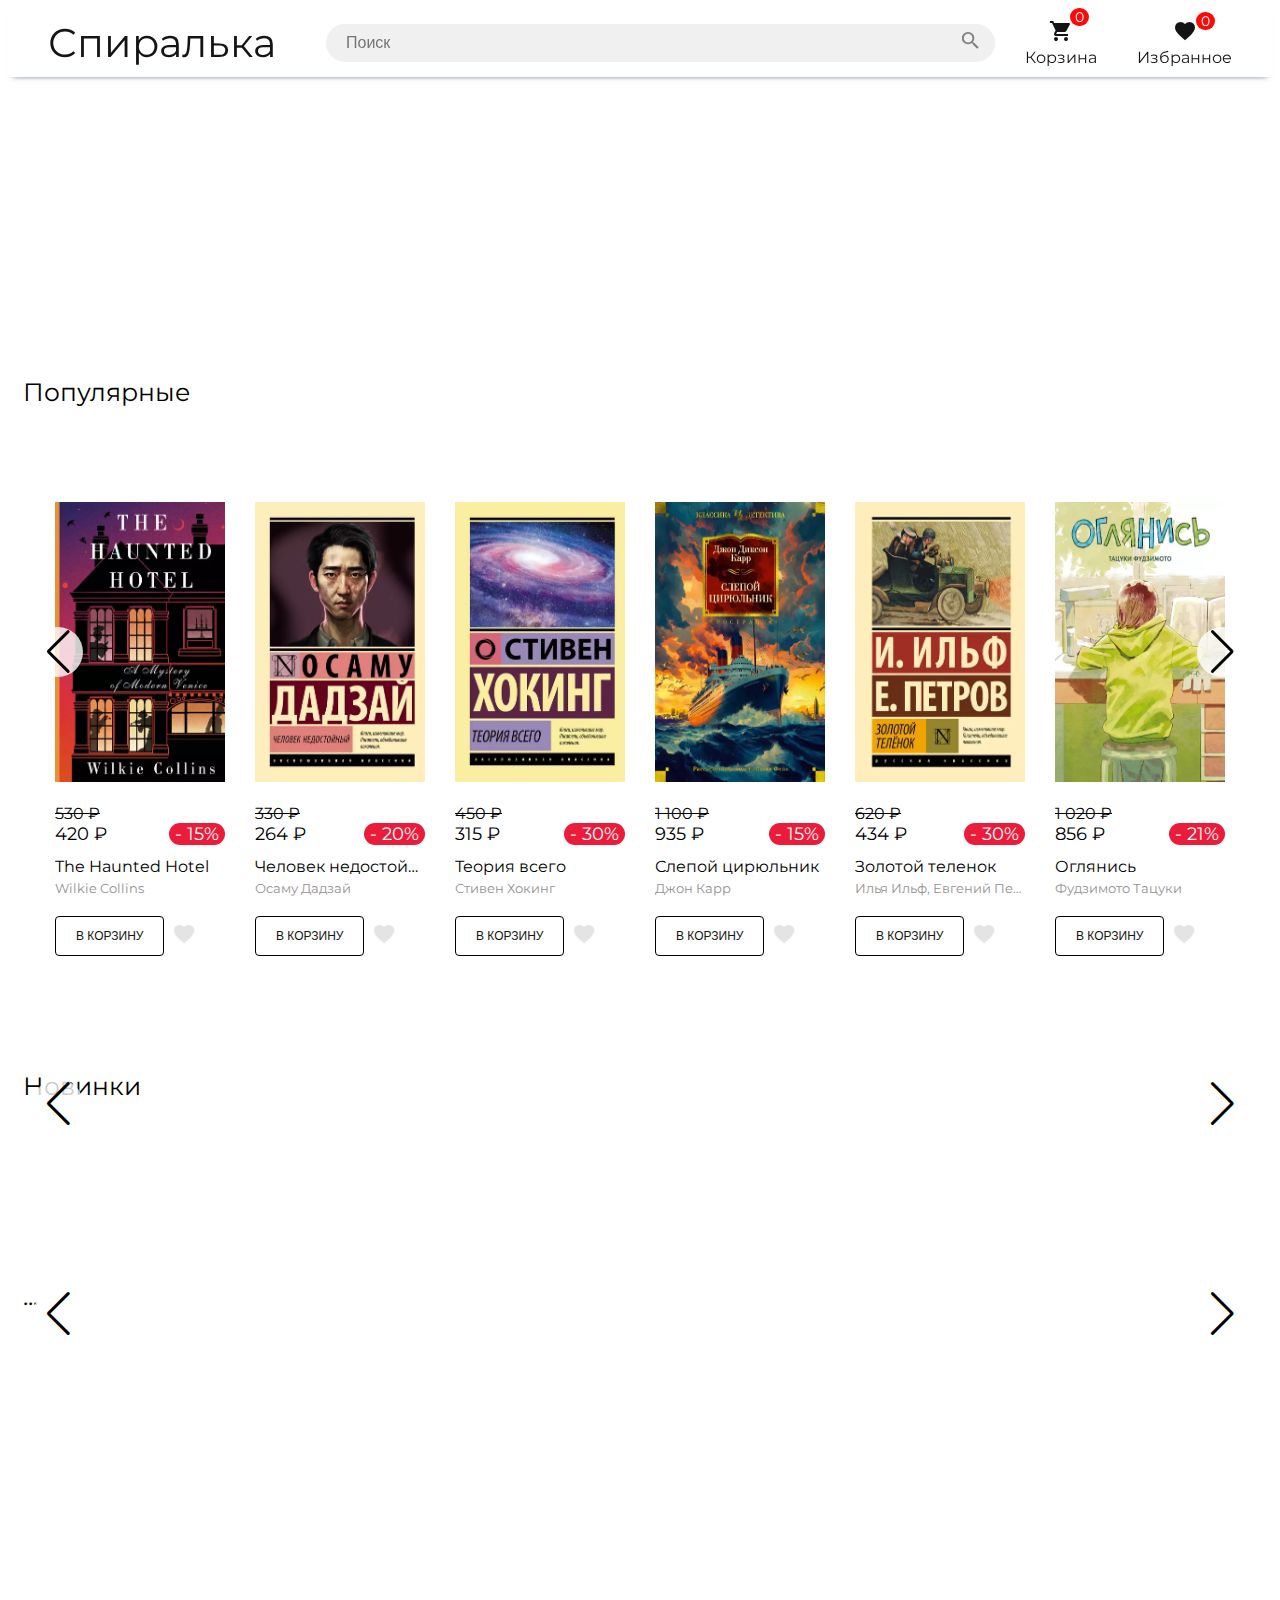
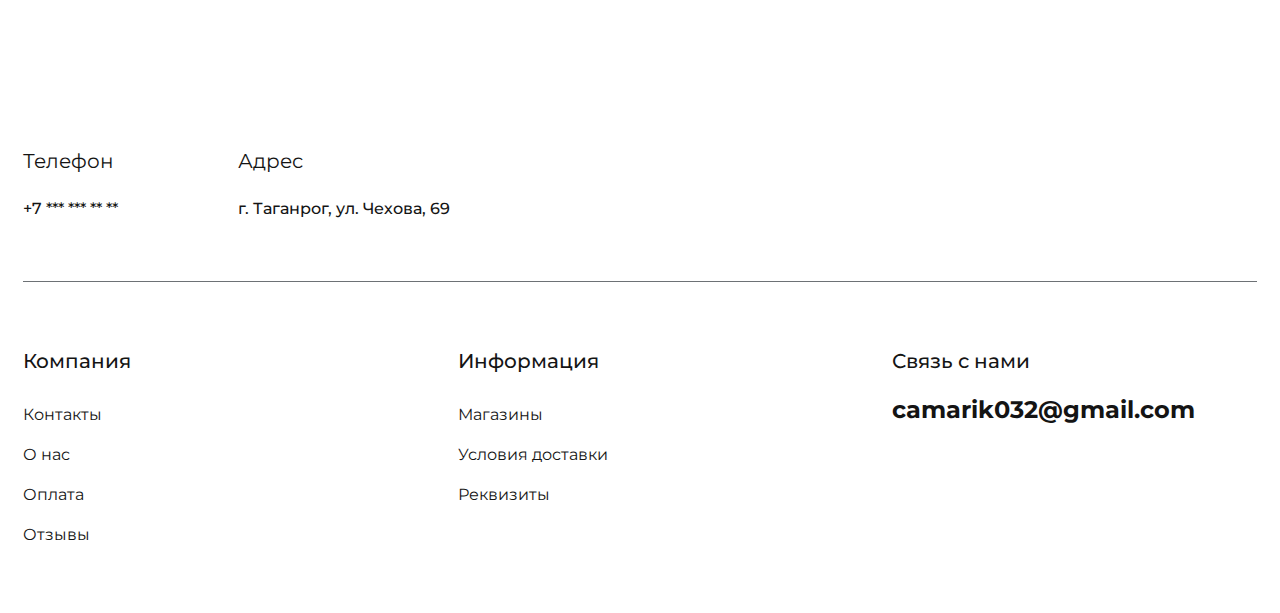
==== commit 121d416f: "oldSwiper" ====
--- a/index.html
+++ b/index.html
@@ -2,7 +2,7 @@
 <html lang="ru">
 <head>
   <meta charset="UTF-8">
-  <meta name="viewport" content="width=device-width, user-scalable=no, initial-scale=1.0, maximum-scale=1.0, minimum-scale=1.0">
+  <meta name="viewport" content="width=device-width, initial-scale=1.0, maximum-scale=1.0, minimum-scale=1.0">
   <title>Спираль</title>
   <link rel="preconnect" href="https://fonts.googleapis.com">
   <link rel="preconnect" href="https://fonts.gstatic.com" crossorigin>
@@ -27,11 +27,6 @@
           </label>
         </form>
       </div>
-      <button class="burger-menu" aria-label="Открыть меню">
-        <span></span>
-        <span></span>
-        <span></span>
-    </button>
       <nav class="nav">
         <ul class="nav_list list-reset">
           <li class="nav-item">
@@ -60,17 +55,17 @@
        <div class="swiper-container" data-id = "1">
         <div class="product-category">Популярные</div>
         <div class="swiper-wrapper">
-          <div class="swiper-slide">
-            <div class="product-grid js-products-grid">
-             
-            </div>
-          </div> 
-          <div class="swiper-slide">
-            <div class="product-grid js-products-grid">
-             
-            </div>
-          </div> 
-          <div class="swiper-slide">
+          <div class="swiper-slide" data-id="slide-1">
+            <div class="product-grid js-products-grid">
+             
+            </div>
+          </div> 
+          <div class="swiper-slide" data-id="slide-2">
+            <div class="product-grid js-products-grid">
+             
+            </div>
+          </div> 
+          <div class="swiper-slide" data-id="slide-3">
             <div class="product-grid js-products-grid">
              
             </div>
@@ -126,8 +121,9 @@
      <div class="swiper-button-next swiper-button-next-3"></div>
      <div class="swiper-button-prev swiper-button-prev-3"></div>
      </div>
+    </section>
   </div>
-      </section>
+      
   </main>
   <footer class="footer">
     <div class="container">
@@ -191,9 +187,8 @@
 
 
   <script src="js/favorite.js"></script>
-  <script src="js/burger.js"></script>
   <script src="js/cart.js"></script>
-  <script src="js/products.js"></script>
+  <script src="js/books.js"></script>
   <script src="js/showbooks.js"></script>
   <script src="js/bookshop.js"></script>
   <script src="js/swiper-bundle.js"></script>
--- a/css/main.css
+++ b/css/main.css
@@ -188,28 +188,6 @@
 
 /* header end */
 
-/* Общий стиль бургер-меню */
-.burger-menu {
-    display: none;
-    flex-direction: column;
-    justify-content: space-between;
-    width: 30px;
-    height: 24px;
-    background: none;
-    border: none;
-    cursor: pointer;
-    padding: 0;
-    z-index: 110; /* Чтобы меню было поверх других элементов */
-}
-
-.burger-menu span {
-    display: block;
-    height: 3px;
-    width: 30px;
-    background-color: #141414;
-    border-radius: 2px;
-    transition: transform 0.3s, opacity 0.3s;
-}
 
 /* product start */
 .product-category {
@@ -223,40 +201,57 @@
 }
 
 .product-grid {
-    display: grid;
-    grid-template-columns: repeat(6, 1fr);
-    column-gap: 20px;
-    align-items: stretch;
-}
+    display: flex;
+    align-items: center;
+}
+
+.swiper-container {
+    width: 100%;
+}
+
+.swiper-slide {
+    width: auto; /* Ширина слайда определяется содержимым */
+    /*height: auto; /* Высота слайда определяется содержимым */
+    display: flex;
+    justify-content: center;
+    align-items: center;
+  }
 
 .product-card {
-    height: 100%;
-    max-width: 180px;
+    width: 100%;
+    max-width: 200px;
+    min-height: 400px;
+    max-height: 500px;
     background-color: #fff;
     padding: 15px;
     transition: box-shadow 0.3s;
-    box-sizing: border-box; /* Убедимся, что паддинги и границы включены в ширину карточки */
-    display: flex;
-    flex-direction: column; /* Чтобы содержимое карточки не выходило за пределы */
-    justify-content: space-between; /* Размещает элементы равномерно */
-    height: auto; /* Пусть карточка растягивается */
+    box-sizing: border-box; 
+    display: flex;
+    flex-direction: column;
+    justify-content: space-between;
 }
 
 
 
 .product-card__img-container {
-    width: 100%;
-    height: auto;
+    max-width: 100%;
+    height: 100%;
     margin-bottom: 10px;
 }
 
 .product-card__img {
     width: 100%;
-    height: 100%;
+    height: 280px;
     margin-bottom: 10px;
 }
 
-
+.product-card__content {
+    flex-grow: 1; /* Растягивает контент на оставшееся пространство */
+    display: flex;
+    flex-direction: column;
+    justify-content: space-between;
+  }
+  
 
 .product-price__old {
     display: block;
--- a/css/responsive.css
+++ b/css/responsive.css
@@ -1,28 +1,30 @@
-@media (max-width: 1400px) {
-  .nav-item:not(:last-child) { 
-  margin-right: 15px;
-}
+@media (max-width: 1200px) {
+  .product-grid {
+    grid-template-columns: repeat(4, 1fr); /* 4 колонки на экранах < 1200px */
+  }
 }
 
-@media (max-width: 1300px) {
-
-  .header-container {
-    padding: 10px 20px;
+@media (max-width: 992px) {
+  .product-grid {
+    grid-template-columns: repeat(3, 1fr); /* 3 колонки на экранах < 992px */
   }
-  .nav-item:not(:last-child) { 
-  margin-right: 15px;
 }
 
-.nav-link {
-  font-size: 14px;
+@media (max-width: 768px) {
+  .product-grid {
+    grid-template-columns: repeat(2, 1fr); /* 2 колонки на планшетах */
+  }
+}
+
+@media (max-width: 480px) {
+  .product-grid {
+    grid-template-columns: repeat(1, 1fr); /* 1 колонка на телефонах */
+  }
 }
 
 
-}
-
-
-
-@media (max-width: 1100px) {
+/* Landscape phones and portrait tablets */
+@media (max-width: 767px) {
   .header-container {
     flex-wrap: wrap; /* Элементы обтекают друг друга */
     align-items: center; /* Выровнять элементы по центру */
@@ -32,7 +34,7 @@
   .logo-cnt {
     padding-left: 10px;
     text-align: left;
-    margin-right: 550px;
+    margin-right: 30px;
   }
 
   .header-middle {
@@ -42,11 +44,9 @@
     margin-right: 0;
   }
 
-  .logo-cnt {
-    width: 300px;
-  }
+
   .logo {
-    font-size: 12rem;
+    font-size: 7rem;
 }
 
   .nav-link_title {
@@ -62,12 +62,11 @@
 }
 
 .search-bar_container {
-  width: 700px;
   margin: 0 auto;
 }
 
 .search-bar {
-  font-size: 25px;
+  font-size: 16px;
 }
 
 .search-box {
@@ -77,165 +76,10 @@
 .material-icons.search-icon {
   font-size: 30px;
 }
-  /* .burger-menu {
-    display: flex;
 }
 
-
-.nav {
-  display: flex;
-  flex-direction: column; 
-  justify-content: center;
-  align-items: center;
-  position: fixed; 
-  top: 0;
-  left: 0;
-  width: 100%;
-  height: auto;
-  background-color: rgba(255, 255, 255, 0.95); 
-  transform: translateY(-100%); 
-  transition: transform 0.3s ease-in-out; 
-  z-index: 100; 
-  overflow-y: auto; 
-}
-
-
-.nav.open {
-  transform: translateY(0); 
-}
-
-
-.nav_list {
-  display: flex;
-  flex-direction: column; 
-  gap: 50px; 
-  list-style: none;
-  margin: 0;
-  padding: 0;
-}
-
-.nav_item {
-  margin: 0;
-}
-
-.material-icons {
-  margin-right: 5px;
-}
-
-.nav-link_title {
-  font-size: 40px; 
-  color: #141414;
-  text-decoration: none;
-  font-weight: bold;
-  transition: color 0.3s ease;
-}
-
-.n:hover {
-  color: #FFD700; 
-
-
-.burger-menu.active span:nth-child(1) {
-  transform: translateY(10px) rotate(45deg);
-}
-
-.burger-menu.active span:nth-child(2) {
-  opacity: 0;
-}
-
-.burger-menu.active span:nth-child(3) {
-  transform: translateY(-10px) rotate(-45deg);
-}
-
-.cart_quantity {
-  top: -11px;
-  right: 8px;
-}
-
-.favs_quantity {
-  top: -7px;
-  right: 17px;
-} */
-}
-
-@media (max-width: 768px) {
-  .burger-menu {
-    display: flex;
-}
-
-/* Навигация (по умолчанию скрыта) */
-.nav {
-  display: flex;
-  flex-direction: column; /* Меню станет вертикальным */
-  justify-content: center;
-  align-items: center;
-  position: fixed; /* Фиксируем меню на весь экран */
-  top: 0;
-  left: 0;
-  background-color: white; /* Полупрозрачный белый фон */
-  transform: translateY(-100%); /* Прячем меню за пределы экрана */
-  transition: transform 0.3s ease-in-out; /* Анимация открытия */
-  z-index: 100; /* Поверх других элементов */
-}
-
-/* Когда меню открыто */
-.nav.open {
-  transform: translateY(0); /* Показываем меню */
-}
-
-/* Стили для ссылок в меню */
-.nav_list {
-  display: flex;
-  flex-direction: column; /* Вертикальный список */
-  gap: 50px; /* Расстояние между ссылками */
-  list-style: none;
-  margin: 0;
-  padding: 0;
-}
-
-.nav_item {
-  margin: 0;
-}
-
-.material-icons {
-  margin-right: 5px;
-}
-
-.nav-link_title {
-  font-size: 40px; /* Увеличиваем размер текста */
-  color: #141414;
-  text-decoration: none;
-  font-weight: bold;
-  transition: color 0.3s ease;
-}
-
-.n:hover {
-  color: #FFD700; /* Золотистый цвет при наведении */
-}
-
-/* Анимация для кнопки бургер */
-.burger-menu.active span:nth-child(1) {
-  transform: translateY(10px) rotate(45deg);
-}
-
-.burger-menu.active span:nth-child(2) {
-  opacity: 0;
-}
-
-.burger-menu.active span:nth-child(3) {
-  transform: translateY(-10px) rotate(-45deg);
-}
-
-.cart_quantity {
-  top: -11px;
-  right: 8px;
-}
-
-.favs_quantity {
-  top: -7px;
-  right: 17px;
-}
-}
-
+/* Landscape phones and smaller */
 @media (max-width: 480px) {
 
 }
+
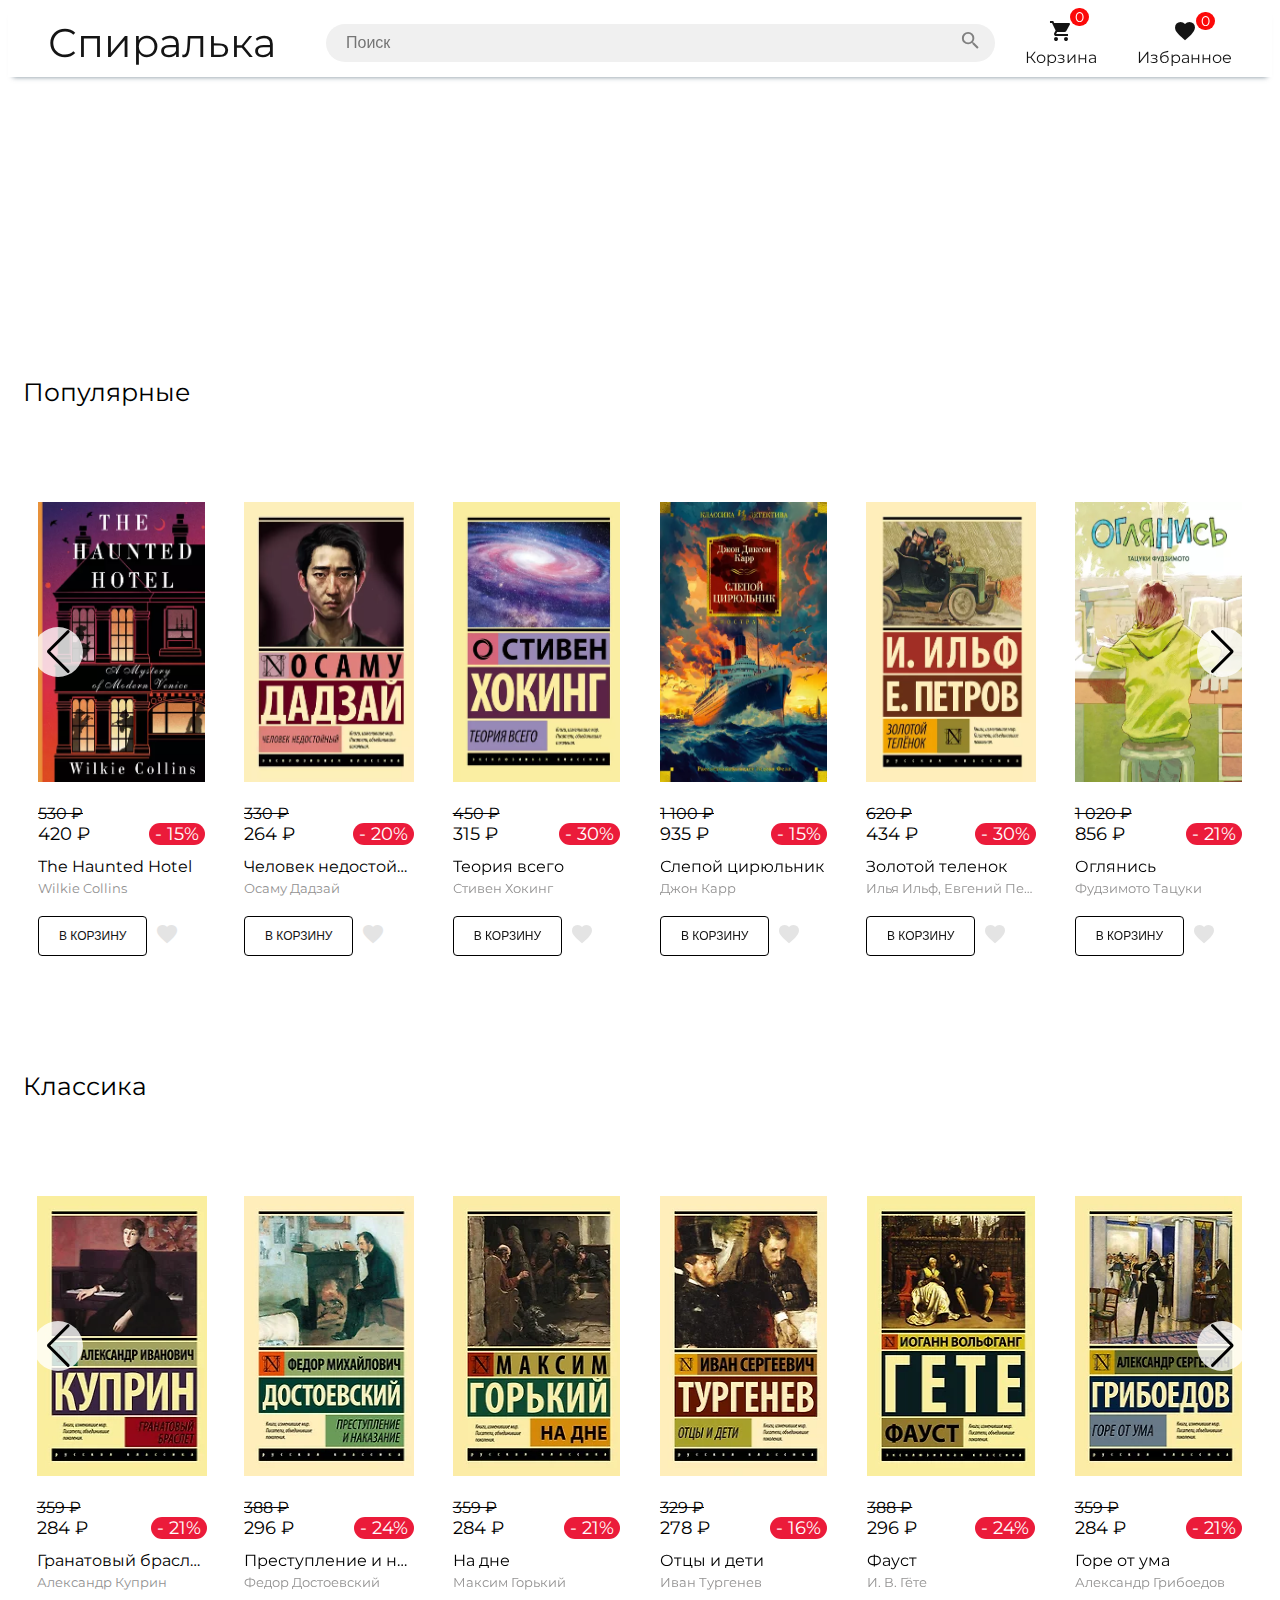
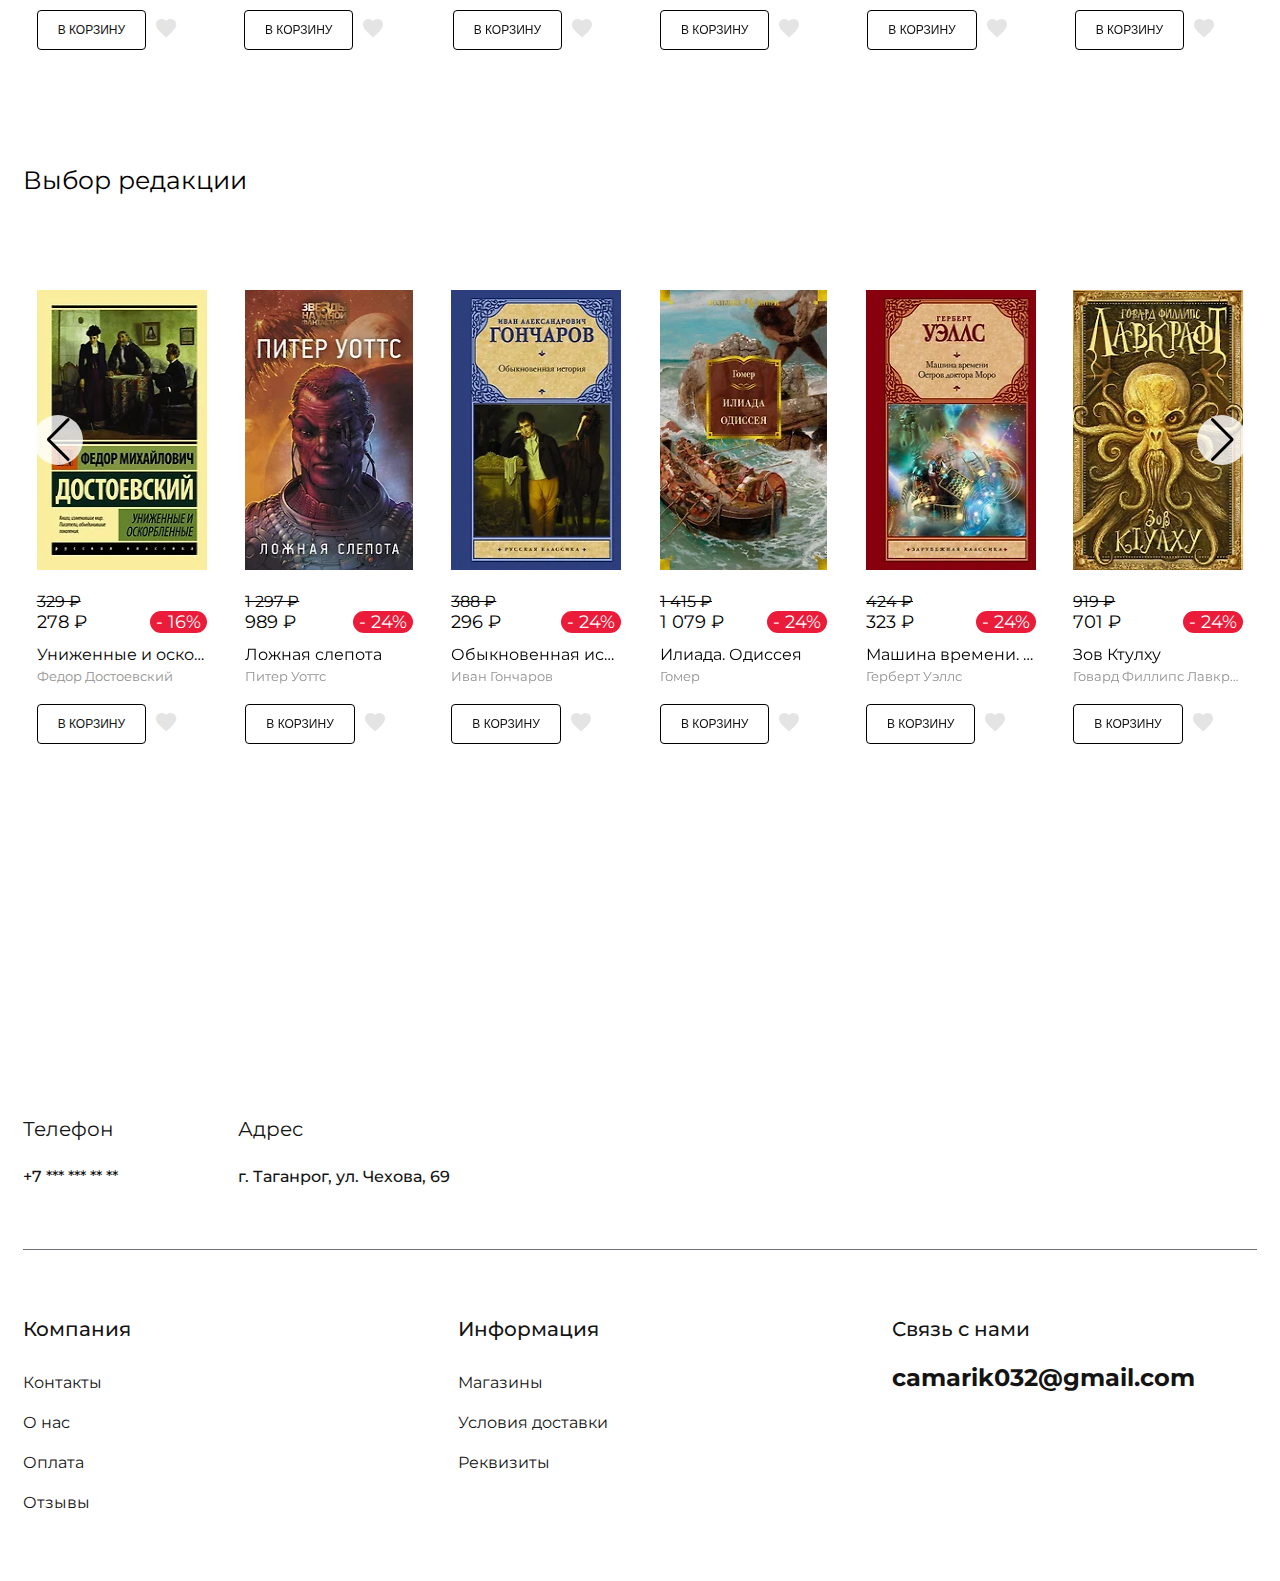
==== commit 4acb0a06: "mainpage" ====
--- a/index.html
+++ b/index.html
@@ -52,8 +52,98 @@
     <div class="container ">
       <section class="products">
        
-       <div class="swiper-container" data-id = "1">
+       <div class="swiper-container swiper1" >
         <div class="product-category">Популярные</div>
+        <div class="swiper-wrapper ">
+          <div class="swiper-slide" data-id="slide-1">
+            <div class="product-grid js-products-grid">
+             
+            </div>
+          </div> 
+          <div class="swiper-slide" data-id="slide-2">
+            <div class="product-grid js-products-grid">
+             
+            </div>
+          </div> 
+          <div class="swiper-slide" data-id="slide-3">
+            <div class="product-grid js-products-grid">
+             
+            </div>
+          </div>
+          <div class="swiper-slide" data-id="slide-4">
+            <div class="product-grid js-products-grid">
+             
+            </div>
+          </div> 
+            <div class="swiper-slide" data-id="slide-5">
+              <div class="product-grid js-products-grid">
+               
+              </div>
+            </div> 
+            <div class="swiper-slide" data-id="slide-6">
+              <div class="product-grid js-products-grid">
+               
+              </div>
+          </div>
+
+          <div class="swiper-slide" data-id="slide-7">
+            <div class="product-grid js-products-grid">
+             
+            </div>
+          </div> 
+          <div class="swiper-slide" data-id="slide-8">
+            <div class="product-grid js-products-grid">
+             
+            </div>
+          </div> 
+          <div class="swiper-slide" data-id="slide-9">
+            <div class="product-grid js-products-grid">
+             
+            </div>
+       </div>
+       <div class="swiper-slide" data-id="slide-10">
+        <div class="product-grid js-products-grid">
+         
+        </div>
+      </div> 
+      <div class="swiper-slide" data-id="slide-11">
+        <div class="product-grid js-products-grid">
+         
+        </div>
+      </div> 
+      <div class="swiper-slide" data-id="slide-12">
+        <div class="product-grid js-products-grid">
+         
+        </div>
+    </div>
+    
+    <div class="swiper-slide" data-id="slide-13">
+      <div class="product-grid js-products-grid">
+       
+      </div>
+    </div> 
+    <div class="swiper-slide" data-id="slide-14">
+      <div class="product-grid js-products-grid">
+       
+      </div>
+    </div> 
+    <div class="swiper-slide" data-id="slide-15">
+      <div class="product-grid js-products-grid">
+       
+      </div>
+      </div>
+      <div class="swiper-slide" data-id="slide-16">
+        <div class="product-grid js-products-grid">
+         
+        </div>
+      </div> 
+        </div>
+       <div class="swiper-button-next swiper-button-next"></div>
+       <div class="swiper-button-prev swiper-button-prev"></div>
+       </div>
+
+       <div class="swiper-container swiper2">
+        <div class="product-category">Классика</div>
         <div class="swiper-wrapper">
           <div class="swiper-slide" data-id="slide-1">
             <div class="product-grid js-products-grid">
@@ -70,57 +160,167 @@
              
             </div>
           </div>
-       </div>
-       <div class="swiper-button-next swiper-button-next-1"></div>
-       <div class="swiper-button-prev swiper-button-prev-1"></div>
-       </div>
-
-       <div class="swiper-container" data-id = "2">
-        <div class="product-category">Новинки</div>
+          <div class="swiper-slide" data-id="slide-4">
+            <div class="product-grid js-products-grid">
+             
+            </div>
+          </div> 
+            <div class="swiper-slide" data-id="slide-5">
+              <div class="product-grid js-products-grid">
+               
+              </div>
+            </div> 
+            <div class="swiper-slide" data-id="slide-6">
+              <div class="product-grid js-products-grid">
+               
+              </div>
+          </div>
+
+          <div class="swiper-slide" data-id="slide-7">
+            <div class="product-grid js-products-grid">
+             
+            </div>
+          </div> 
+          <div class="swiper-slide" data-id="slide-8">
+            <div class="product-grid js-products-grid">
+             
+            </div>
+          </div> 
+          <div class="swiper-slide" data-id="slide-9">
+            <div class="product-grid js-products-grid">
+             
+            </div>
+       </div>
+       <div class="swiper-slide" data-id="slide-10">
+        <div class="product-grid js-products-grid">
+         
+        </div>
+      </div> 
+      <div class="swiper-slide" data-id="slide-11">
+        <div class="product-grid js-products-grid">
+         
+        </div>
+      </div> 
+      <div class="swiper-slide" data-id="slide-12">
+        <div class="product-grid js-products-grid">
+         
+        </div>
+    </div>
+    
+    <div class="swiper-slide" data-id="slide-13">
+      <div class="product-grid js-products-grid">
+       
+      </div>
+    </div> 
+    <div class="swiper-slide" data-id="slide-14">
+      <div class="product-grid js-products-grid">
+       
+      </div>
+    </div> 
+    <div class="swiper-slide" data-id="slide-15">
+      <div class="product-grid js-products-grid">
+       
+      </div>
+      </div>
+      <div class="swiper-slide" data-id="slide-16">
+        <div class="product-grid js-products-grid">
+         
+        </div>
+      </div> 
+        </div>
+       <div class="swiper-button-next swiper-button-next"></div>
+       <div class="swiper-button-prev swiper-button-prev"></div>
+       </div>
+
+       <div class="swiper-container swiper3">
+        <div class="product-category">Выбор редакции</div>
         <div class="swiper-wrapper">
-          <div class="swiper-slide">
-            <div class="product-grid js-products-grid">
-             
-            </div>
-          </div> 
-          <div class="swiper-slide">
-            <div class="product-grid js-products-grid">
-             
-            </div>
-          </div> 
-          <div class="swiper-slide">
-            <div class="product-grid js-products-grid">
-             
-            </div>
-          </div>
-       </div>
-       <div class="swiper-button-next swiper-button-next-2"></div>
-       <div class="swiper-button-prev swiper-button-prev-2"></div>
-       </div>
-   
-
-    <div class="swiper-container" data-id = "3">
-      <div class="product-category">...</div>
-      <div class="swiper-wrapper">
-        <div class="swiper-slide">
-          <div class="product-grid js-products-grid">
-           
-          </div>
-        </div> 
-        <div class="swiper-slide">
-        <div class="product-grid js-products-grid">
-           
-          </div>
-        </div> 
-        <div class="swiper-slide">
-          <div class="product-grid js-products-grid">
-           
-          </div>
-        </div>
-     </div>
-     <div class="swiper-button-next swiper-button-next-3"></div>
-     <div class="swiper-button-prev swiper-button-prev-3"></div>
-     </div>
+          <div class="swiper-slide" data-id="slide-1">
+            <div class="product-grid js-products-grid">
+             
+            </div>
+          </div> 
+          <div class="swiper-slide" data-id="slide-2">
+            <div class="product-grid js-products-grid">
+             
+            </div>
+          </div> 
+          <div class="swiper-slide" data-id="slide-3">
+            <div class="product-grid js-products-grid">
+             
+            </div>
+          </div>
+          <div class="swiper-slide" data-id="slide-4">
+            <div class="product-grid js-products-grid">
+             
+            </div>
+          </div> 
+            <div class="swiper-slide" data-id="slide-5">
+              <div class="product-grid js-products-grid">
+               
+              </div>
+            </div> 
+            <div class="swiper-slide" data-id="slide-6">
+              <div class="product-grid js-products-grid">
+               
+              </div>
+          </div>
+
+          <div class="swiper-slide" data-id="slide-7">
+            <div class="product-grid js-products-grid">
+             
+            </div>
+          </div> 
+          <div class="swiper-slide" data-id="slide-8">
+            <div class="product-grid js-products-grid">
+             
+            </div>
+          </div> 
+          <div class="swiper-slide" data-id="slide-9">
+            <div class="product-grid js-products-grid">
+             
+            </div>
+       </div>
+       <div class="swiper-slide" data-id="slide-10">
+        <div class="product-grid js-products-grid">
+         
+        </div>
+      </div> 
+      <div class="swiper-slide" data-id="slide-11">
+        <div class="product-grid js-products-grid">
+         
+        </div>
+      </div> 
+      <div class="swiper-slide" data-id="slide-12">
+        <div class="product-grid js-products-grid">
+         
+        </div>
+    </div>
+    
+    <div class="swiper-slide" data-id="slide-13">
+      <div class="product-grid js-products-grid">
+       
+      </div>
+    </div> 
+    <div class="swiper-slide" data-id="slide-14">
+      <div class="product-grid js-products-grid">
+       
+      </div>
+    </div> 
+    <div class="swiper-slide" data-id="slide-15">
+      <div class="product-grid js-products-grid">
+       
+      </div>
+      </div>
+      <div class="swiper-slide" data-id="slide-16">
+        <div class="product-grid js-products-grid">
+         
+        </div>
+      </div> 
+        </div>
+       <div class="swiper-button-next swiper-button-next"></div>
+       <div class="swiper-button-prev swiper-button-prev"></div>
+       </div>
     </section>
   </div>
       
